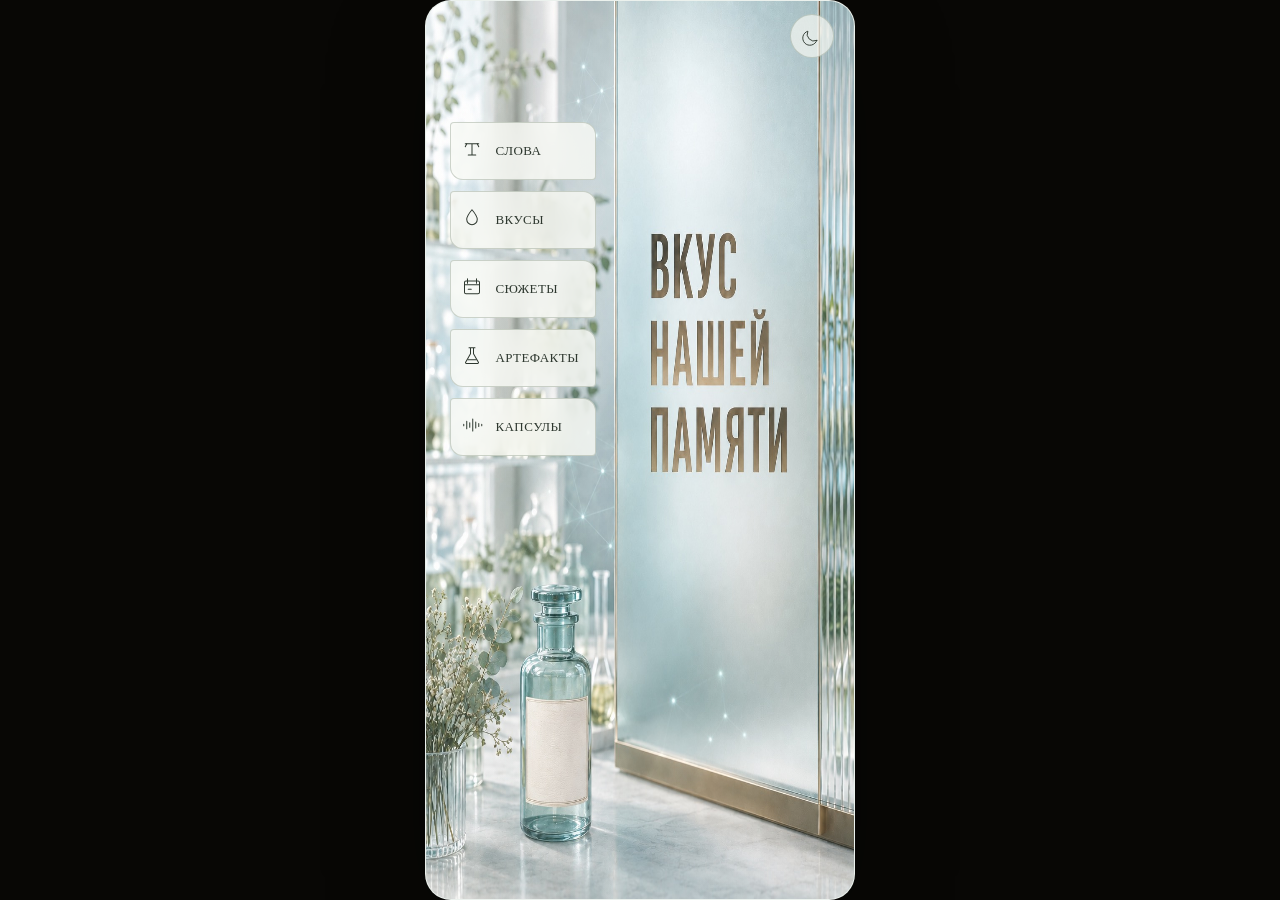
==== index.html @ 008737cc "Publish memory site with layered flask, stickers and new voice capsule" ====
<!doctype html><html lang="ru" data-theme="light"><head><meta charset="utf-8"><meta name="viewport" content="width=device-width,initial-scale=1,viewport-fit=cover"><title>Вкус нашей памяти</title><link rel="stylesheet" href="./bundle.css"></head><body><div id="root"></div><script>const originalFetch=window.fetch.bind(window);window.fetch=async function(url,options={}){if(typeof url==='string'&&url==='/api/phrases'){try{let entries=JSON.parse(localStorage.getItem('memory-offline-phrases')||'[]');if(options.method==='POST'){let v=JSON.parse(options.body);entries.unshift({id:Date.now(),phrase:v.phrase,context:v.context,signature:v.signature,status:'NEW',createdAt:new Date().toISOString()});localStorage.setItem('memory-offline-phrases',JSON.stringify(entries));}return new Response(JSON.stringify({entries}),{status:200,headers:{'Content-Type':'application/json'}});}catch(e){return new Response('{}',{status:500});}}return originalFetch(url,options);};</script><script src="./bundle.js"></script></body></html>
---- bundle.css ----
:root{color-scheme:dark;--bg: #100d09;--ink: #f4e8d3;--muted: #bfa989;--line: rgba(222, 184, 125, .32);--glass: rgba(31, 23, 15, .62);--glass-strong: rgba(27, 19, 12, .83);--accent: #d1a66b;--button: #d4ad72;--button-ink: #17110b}:root[data-theme=light]{color-scheme:light;--bg: #e8efea;--ink: #2e382f;--muted: #687668;--line: rgba(89, 112, 91, .28);--glass: rgba(248, 249, 244, .68);--glass-strong: rgba(249, 250, 246, .9);--accent: #71836d;--button: #788d70;--button-ink: #fff}*{box-sizing:border-box}html,body{margin:0;min-height:100%;background:#0b0907;overflow-x:hidden}body{font-family:Arial,Helvetica,sans-serif}button{color:inherit;font:inherit}button:focus-visible{outline:2px solid var(--accent);outline-offset:3px}.experience{min-height:100dvh;display:grid;place-items:center;background:#080705;color:var(--ink);overflow:hidden;transition:color .65s ease,background-color .65s ease}.phone-shell{position:relative;width:min(100vw,430px);height:100dvh;max-height:932px;min-height:720px;overflow:hidden;isolation:isolate;background:var(--bg);box-shadow:0 30px 100px #00000052}.phone-shell:before,.theme-wash{content:"";position:absolute;inset:0;background-position:center;background-size:cover;transition:opacity .7s ease}.phone-shell:before{z-index:-3;background-image:url(./night-studio.png)}.theme-light .phone-shell:before{background-image:url(./day-studio.png)}.phone-shell.screen-home:before{background-image:url(./title-night.jpg);background-size:100% 100%}.theme-light .phone-shell.screen-home:before{background-image:url(./title-day.jpg)}.phone-shell:after{content:"";position:absolute;inset:0;z-index:-2;background:linear-gradient(180deg,#0806044d,#0a07046b);transition:background .7s ease}.theme-light .phone-shell:after{background:linear-gradient(180deg,#f4f7f147,#eaf1eb70)}.phone-shell.screen-home:after{background:linear-gradient(90deg,rgba(5,4,3,.15),transparent 48%,rgba(5,4,3,.03))}.theme-light .phone-shell.screen-home:after{background:linear-gradient(90deg,rgba(240,247,244,.08),transparent 50%,rgba(255,255,255,.03))}.topbar{height:calc(62px + env(safe-area-inset-top));padding:calc(13px + env(safe-area-inset-top)) 20px 8px;display:grid;grid-template-columns:1fr auto 1fr;align-items:center;border-bottom:1px solid var(--line);background:color-mix(in srgb,var(--glass-strong) 75%,transparent);backdrop-filter:blur(15px);z-index:5}.brand{font-family:Georgia,serif;letter-spacing:.16em;font-size:13px}.brand small{display:block;font-family:Arial,sans-serif;font-size:5px;letter-spacing:.18em;margin-top:2px}.screen-mark{font-size:8px;letter-spacing:.14em;opacity:.7;text-transform:uppercase}.icon-button{width:44px;height:44px;display:grid;place-items:center;border:0;background:transparent;cursor:pointer}.icon-button svg{width:22px}.theme-toggle{justify-self:end;border:1px solid var(--line);border-radius:50%;background:var(--glass)}.home-topbar{position:absolute;inset:0 0 auto;border:0;background:transparent;backdrop-filter:none}.screen{height:calc(100% - 62px - env(safe-area-inset-top));padding:18px 20px calc(16px + env(safe-area-inset-bottom));animation:screen-in .45s cubic-bezier(.22,.78,.3,1)}@keyframes screen-in{0%{opacity:0;transform:translateY(10px)}}.home-screen{height:100%;padding:0;display:block}.title-block p,.kicker{margin:0 0 6px;color:var(--accent);font:italic 10px Georgia,serif;letter-spacing:.06em}h1,h2{font-family:Georgia,Times New Roman,serif;font-weight:400;text-transform:uppercase;margin:0}h1{font-size:clamp(40px,12vw,52px);line-height:.94;letter-spacing:.025em}h2{font-size:clamp(29px,8vw,38px);line-height:1.02}.section-stack{position:absolute;z-index:2;top:13.5%;left:5.7%;width:34%;display:flex;flex-direction:column;gap:11px;min-width:0}.section-tab{min-height:58px;width:100%;padding:8px 9px;display:grid;grid-template-columns:27px 1fr;gap:8px;align-items:center;text-align:left;border:1px solid var(--line);border-radius:4px 13px;background:color-mix(in srgb,var(--glass-strong) 89%,transparent);backdrop-filter:blur(14px);cursor:pointer;overflow:hidden;box-shadow:inset 0 0 0 0 var(--accent);animation:tab-in .5s var(--delay) both;transition:transform .25s,box-shadow .35s,background .35s}@keyframes tab-in{0%{opacity:0;transform:translate(-10px)}}.section-tab:hover,.section-tab:active{box-shadow:inset 0 0 0 1px var(--accent),0 0 22px color-mix(in srgb,var(--accent) 22%,transparent)}.section-tab:active{transform:scale(.988)}.section-icon svg{width:24px}.section-tab strong{display:block;font:clamp(10px,3vw,13px) Georgia,serif;text-transform:uppercase;letter-spacing:.035em}.section-arrow{display:none}.inner-heading{padding:9px 2px 16px}.large-icon{display:block;width:34px;margin-bottom:22px;color:var(--accent)}.large-icon svg{width:34px}.inner-heading p{margin:0 0 8px;font:italic 12px Georgia,serif;color:var(--muted)}.choice-list{display:flex;flex-direction:column;gap:9px;max-height:calc(100% - 250px);overflow:auto;scrollbar-width:none}.choice{min-height:62px;padding:10px 12px;display:grid;grid-template-columns:24px 1fr;gap:10px;align-items:center;text-align:left;border:1px solid var(--line);border-radius:15px 4px;background:var(--glass);backdrop-filter:blur(16px);cursor:pointer;transition:.28s ease}.choice.selected{border-color:var(--accent);background:color-mix(in srgb,var(--glass-strong) 82%,var(--accent));box-shadow:0 0 24px color-mix(in srgb,var(--accent) 18%,transparent)}.choice-dot{width:18px;height:18px;border:1px solid var(--line);border-radius:50%;position:relative}.selected .choice-dot:after{content:"";position:absolute;inset:4px;border-radius:50%;background:var(--accent)}.choice strong{display:block;font:14px Georgia,serif}.choice small{display:block;margin-top:3px;color:var(--muted);font-size:9px}.screen-footer{position:absolute;left:20px;right:20px;bottom:calc(16px + env(safe-area-inset-bottom));display:flex;justify-content:space-between;align-items:center;font-size:9px;text-transform:uppercase;letter-spacing:.1em}.primary-button{min-height:46px;padding:0 17px;border:1px solid var(--accent);border-radius:3px 13px;background:var(--button);color:var(--button-ink);display:flex;align-items:center;gap:14px;justify-content:center;cursor:pointer;text-transform:uppercase;font-size:9px;letter-spacing:.08em}.primary-button svg{width:18px}.primary-button:disabled{opacity:.4}.primary-button:active{transform:scale(.99)}.mix-screen{text-align:center;display:flex;flex-direction:column;align-items:center}.mix-screen h2{margin-bottom:4px}.laboratory-stage{position:relative;flex:1;width:100%;min-height:330px;display:grid;place-items:center;isolation:isolate}.formula-halo{position:absolute;width:190px;height:190px;border:1px solid var(--line);border-radius:50%;box-shadow:0 0 72px color-mix(in srgb,var(--accent) 18%,transparent),inset 0 0 42px color-mix(in srgb,var(--accent) 8%,transparent)}.formula-halo:before,.formula-halo:after{content:"";position:absolute;left:50%;top:50%;background:var(--line);z-index:-1}.formula-halo:before{width:310px;height:1px;transform:translate(-50%,-50%)}.formula-halo:after{width:1px;height:270px;transform:translate(-50%,-50%)}.reagent-grid{position:absolute;inset:10px 0 34px;display:grid;grid-template-columns:1fr 1fr;align-content:space-between;justify-items:stretch;column-gap:112px;row-gap:92px}.reagent-vial{min-width:0;min-height:82px;padding:8px 6px;display:flex;flex-direction:column;align-items:center;justify-content:center;gap:4px;border:1px solid var(--line);border-radius:15px 4px;background:var(--glass);color:var(--ink);backdrop-filter:blur(14px);opacity:.54;cursor:pointer;animation:vial-arrive .38s calc(var(--vial-index) * 70ms) cubic-bezier(.22,.78,.3,1) both}.reagent-vial:focus-visible{outline:2px solid var(--accent);outline-offset:2px}.reagent-vial:active{filter:brightness(1.12)}@keyframes vial-arrive{0%{opacity:0;transform:translateY(8px) scale(.96)}}.reagent-vial.is-filled{opacity:1;border-color:color-mix(in srgb,var(--accent) 72%,var(--line));box-shadow:0 0 22px color-mix(in srgb,var(--accent) 14%,transparent)}.reagent-vial.formula-tone-0{--formula-color:#5b3527;border-color:color-mix(in srgb,var(--formula-color) 72%,var(--line));box-shadow:0 0 24px color-mix(in srgb,var(--formula-color) 24%,transparent)}.reagent-vial.formula-tone-1{--formula-color:#c58a3d;border-color:color-mix(in srgb,var(--formula-color) 72%,var(--line));box-shadow:0 0 24px color-mix(in srgb,var(--formula-color) 24%,transparent)}.reagent-vial.formula-tone-2{--formula-color:#34445d;border-color:color-mix(in srgb,var(--formula-color) 72%,var(--line));box-shadow:0 0 24px color-mix(in srgb,var(--formula-color) 24%,transparent)}.reagent-vial.formula-tone-3{--formula-color:#e9f5ef;border-color:color-mix(in srgb,var(--formula-color) 75%,var(--line));box-shadow:0 0 25px color-mix(in srgb,var(--formula-color) 30%,transparent)}.reagent-vial[class*=formula-tone-] .vial-icon{color:var(--formula-color)}.reagent-vial.april-tone-0{--formula-color:#92aab5}.reagent-vial.april-tone-1{--formula-color:#c77e5c}.reagent-vial.april-tone-2{--formula-color:#dfca70}.reagent-vial.april-tone-3{--formula-color:#dce4e6}.reagent-vial[class*=april-tone-]{border-color:color-mix(in srgb,var(--formula-color) 74%,var(--line));box-shadow:0 0 24px color-mix(in srgb,var(--formula-color) 26%,transparent)}.reagent-vial[class*=april-tone-] .vial-icon{color:var(--formula-color)}.vial-icon{width:31px;height:31px;display:block;color:var(--muted)}.vial-icon svg{width:100%;height:100%}.is-filled .vial-icon{color:var(--accent)}.vial-copy{display:block;max-width:100%}.vial-copy b{display:block;font-size:7px;letter-spacing:.12em;text-transform:uppercase;color:var(--accent)}.vial-copy small{display:-webkit-box;margin-top:3px;overflow:hidden;-webkit-line-clamp:2;-webkit-box-orient:vertical;font:9px/1.15 Georgia,serif;color:var(--ink)}.master-flask{position:relative;z-index:2;width:166px;height:210px;display:grid;place-items:center;color:var(--accent)}.formula-vessel{position:relative;z-index:3;width:166px;height:205px;overflow:visible}.master-glow{position:absolute;width:116px;height:116px;border-radius:50%;background:var(--accent);filter:blur(36px);opacity:.2;transition:opacity .3s,transform .8s cubic-bezier(.2,.8,.2,1)}.vessel-outline{fill:none;stroke:currentColor;stroke-width:4.2;stroke-linejoin:round;opacity:.78}.vessel-neck{fill:url(#formula-glass);stroke:url(#formula-rim);stroke-width:4}.vessel-rim{fill:color-mix(in srgb,var(--glass-strong) 70%,transparent);stroke:url(#formula-rim);stroke-width:3.5}.vessel-highlight{fill:#fff;opacity:.48}.vessel-specular{fill:none;stroke:#fff;stroke-width:6;stroke-linecap:round;opacity:.68}.formula-layer{opacity:0;transition:transform .65s cubic-bezier(.22,.78,.3,1),opacity .35s;transform-box:fill-box;transform-origin:center}.formula-layer-1{--layer-from:-105px;--layer-bounce:7px;fill:#059669;transform:translate(-105px)}.formula-layer-2{--layer-from:105px;--layer-bounce:-7px;fill:#e1a33a;transform:translate(105px)}.formula-layer-3{--layer-from:-105px;--layer-bounce:7px;fill:#cf6576;transform:translate(-105px)}.formula-layer-4{--layer-from:105px;--layer-bounce:-7px;fill:#8870b7;transform:translate(105px)}.formula-layer.is-active{opacity:.9;transform:translate(0)}.night-calls-flask .formula-layer-1{fill:#5b3527}.night-calls-flask .formula-layer-2{fill:#c58a3d}.night-calls-flask .formula-layer-3{fill:#34445d}.night-calls-flask .formula-layer-4{fill:#dcece5}.april-pigeon-flask .formula-layer-1{fill:#92aab5}.april-pigeon-flask .formula-layer-2{fill:#c77e5c}.april-pigeon-flask .formula-layer-3{fill:#dfca70}.april-pigeon-flask .formula-layer-4{fill:#dce4e6}.formula-number{position:absolute;z-index:4;bottom:35px;font:12px Georgia,serif;color:#fff;text-shadow:0 1px 4px rgba(0,0,0,.55)}.mix-status{position:absolute;bottom:5px;font:italic 10px Georgia,serif;color:var(--muted);letter-spacing:.03em}.laboratory-stage.is-mixing .formula-layer.is-active{animation:formula-layer-in .82s calc((var(--liquid-index,0)) * 70ms) cubic-bezier(.22,.78,.3,1) both}.laboratory-stage.is-mixing .formula-layer-1{--liquid-index:0}.laboratory-stage.is-mixing .formula-layer-2{--liquid-index:1}.laboratory-stage.is-mixing .formula-layer-3{--liquid-index:2}.laboratory-stage.is-mixing .formula-layer-4{--liquid-index:3}.laboratory-stage.is-mixing .master-glow{opacity:.58;transform:scale(1.35)}.laboratory-stage.is-mixing .formula-vessel{animation:formula-ready .95s cubic-bezier(.22,.78,.3,1) both}@keyframes formula-layer-in{0%{opacity:0;transform:translate(var(--layer-from))}72%{opacity:1;transform:translate(var(--layer-bounce))}to{opacity:.96;transform:translate(0)}}@keyframes formula-ready{0%,65%{transform:scale(.98)}82%{transform:scale(1.035)}to{transform:scale(1)}}.formula-line{display:flex;align-items:center;justify-content:center;gap:5px;flex-wrap:wrap;margin-bottom:17px}.formula-line span{border:1px solid var(--line);background:var(--glass);border-radius:99px;padding:7px 9px;font:8px Georgia,serif;text-transform:uppercase}.formula-line b{color:var(--accent);font-weight:400}.primary-button.wide{width:100%}.capsule-screen{display:flex;flex-direction:column;padding-top:24px;overflow-y:auto}.capsule-screen h2{font-size:36px}.story-rule{width:42px;height:1px;background:var(--accent);margin:22px 0}.capsule-copy{margin:0;font:18px/1.58 Georgia,serif}.audio-card{margin-top:auto;min-height:92px;padding:11px 12px;display:grid;gap:9px;align-items:center;border:1px solid var(--line);border-radius:18px 5px;background:var(--glass-strong);backdrop-filter:blur(18px)}.audio-title{display:flex;justify-content:space-between;gap:12px;align-items:baseline}.audio-card strong{font:13px Georgia,serif}.audio-card small{color:var(--muted);font-size:10px;text-align:right}.native-audio{display:block;width:100%;height:34px}.audio-controls-row{display:grid;grid-template-columns:minmax(0,1fr) 44px;align-items:center;gap:8px}.immersive-open{width:44px;height:44px;padding:0;border:1px solid var(--accent);border-radius:50%;background:var(--glass);color:var(--ink);display:grid;place-items:center;cursor:pointer;transition:box-shadow .3s,border-color .3s,transform .2s}.immersive-open svg{width:27px}.immersive-open:active{transform:scale(.96)}.immersive-open:hover{box-shadow:0 0 20px color-mix(in srgb,var(--accent) 22%,transparent)}@keyframes audio-breathe{to{opacity:.45;transform:scaleX(.94)}}.capsule-actions{display:grid;grid-template-columns:1fr 1.25fr;gap:8px;margin-top:10px}.capsule-actions button{min-height:46px;border:1px solid var(--line);background:var(--glass);border-radius:4px 13px;font-size:9px;text-transform:uppercase;display:flex;align-items:center;justify-content:center;gap:7px;cursor:pointer}.capsule-actions svg{width:18px}.text-button{border:0;background:transparent;color:var(--muted);padding:18px 0 4px;text-decoration:underline;text-underline-offset:4px;font:italic 11px Georgia,serif;cursor:pointer}.result-parts{display:grid;grid-template-columns:1fr 1fr;gap:8px;margin:17px 0}.result-parts>div{min-height:62px;padding:9px;border:1px solid var(--line);border-radius:13px 4px;background:var(--glass);text-align:left}.result-parts small{display:block;color:var(--accent);font-size:7px;letter-spacing:.11em;text-transform:uppercase}.result-parts strong{display:block;margin-top:5px;font:12px/1.2 Georgia,serif}.result-screen .capsule-copy{font-size:15px;line-height:1.46}.story-period{margin:10px 0 0;color:var(--muted);font:italic 10px/1.4 Georgia,serif}.aftertaste{margin:11px 0 0;padding:10px 12px;border-left:1px solid var(--accent);color:var(--muted);font:italic 11px/1.4 Georgia,serif}.audio-empty{margin-top:14px;padding:14px;border:1px solid var(--line);border-radius:14px 4px;background:var(--glass);color:var(--muted);font:italic 11px Georgia,serif}.listen-screen{display:flex;flex-direction:column;align-items:center;text-align:center;overflow:hidden;padding-top:14px;background:radial-gradient(circle at 50% 48%,color-mix(in srgb,var(--accent) 10%,transparent),transparent 39%)}.sticker-card{position:relative;width:100%;height:148px;display:grid;place-items:center;border:1px solid var(--line);border-radius:17px 5px;background:#fff;box-shadow:0 7px 24px #120e0a1f}.sticker-placeholder{grid-template-columns:1fr auto;grid-template-rows:auto 1fr;padding:20px 22px;text-align:left;color:#29332b;overflow:hidden}.sticker-placeholder:before{content:"";position:absolute;inset:8px;border:1px solid rgba(86,101,88,.18);border-radius:12px 3px}.sticker-placeholder span{align-self:start;font:9px/1 Arial,Helvetica,sans-serif;letter-spacing:.2em;text-transform:uppercase;color:#758077}.sticker-placeholder strong{align-self:end;font:600 24px/.93 Arial,Helvetica,sans-serif;letter-spacing:-.035em;text-transform:uppercase}.sticker-placeholder i{grid-column:2;grid-row:1 / 3;align-self:center;width:55px;height:55px;display:grid;place-items:center;margin-left:14px;border:1px solid rgba(86,101,88,.3);border-radius:50%;font:34px/1 Arial,sans-serif;color:#8e9a90}.sticker-single{padding:8px;overflow:hidden}.sticker-preview{position:relative;width:100%;height:100%;padding:0;border:0;border-radius:12px 3px;background:#f4ecdf;overflow:hidden;cursor:zoom-in}.sticker-preview img{display:block;width:100%;height:100%;object-fit:contain}.sticker-preview span{position:absolute;right:7px;bottom:7px;padding:6px 9px;border-radius:99px;background:#ffffffe6;color:#2d2a25;font:8px/1 Arial,sans-serif;letter-spacing:.08em;text-transform:uppercase;box-shadow:0 2px 10px #0000001f}.sticker-gallery{height:154px;padding:8px;display:grid;grid-auto-flow:column;grid-auto-columns:118px;justify-content:start;gap:8px;overflow-x:auto;overscroll-behavior-inline:contain;scroll-snap-type:x mandatory}.sticker-gallery .sticker-preview{scroll-snap-align:start}.sticker-gallery .sticker-preview img{object-fit:cover}.sticker-gallery .sticker-preview span{right:5px;bottom:5px;min-width:27px;padding:5px 7px;text-align:center}.sticker-lightbox{position:absolute;inset:0;z-index:80;display:flex;flex-direction:column;padding:max(16px,env(safe-area-inset-top)) 16px max(16px,env(safe-area-inset-bottom));background:#f7f2ea;color:#2b2925}.sticker-lightbox header{height:48px;display:flex;align-items:center;justify-content:space-between;border-bottom:1px solid rgba(65,57,48,.16);font:9px Arial,sans-serif;letter-spacing:.15em;text-transform:uppercase}.sticker-lightbox header button{width:40px;height:40px;border:1px solid rgba(65,57,48,.24);border-radius:50%;background:#fff;color:#2b2925;font-size:25px;cursor:pointer}.sticker-canvas{flex:1;min-height:0;margin:14px 0;padding:8px;border:1px solid rgba(65,57,48,.18);border-radius:18px 5px;background:#fff;overflow:auto;cursor:zoom-in}.sticker-canvas img{display:block;width:100%;height:100%;object-fit:contain;transition:width .25s,height .25s}.sticker-canvas.is-zoomed{cursor:zoom-out}.sticker-canvas.is-zoomed img{width:155%;height:auto;max-width:none;margin:auto}.sticker-lightbox>p{margin:0;text-align:center;color:#716b62;font:italic 10px Georgia,serif}.result-screen .capsule-copy{white-space:pre-line}.listen-heading{margin-top:14px}.listen-heading h2{max-width:330px;font-size:22px;line-height:1.05}.listen-heading .kicker{margin-bottom:5px}.visualizer-shell{position:relative;width:min(64vw,270px);aspect-ratio:1;margin:auto;display:grid;place-items:center;border-radius:50%;background:radial-gradient(circle,color-mix(in srgb,var(--glass-strong) 88%,transparent) 0 23%,transparent 24% 100%);filter:drop-shadow(0 0 24px color-mix(in srgb,var(--accent) 14%,transparent))}.visualizer-shell:before,.visualizer-shell:after{content:"";position:absolute;border:1px solid var(--line);border-radius:50%;pointer-events:none}.visualizer-shell:before{inset:20%}.visualizer-shell:after{inset:8%;opacity:.55}.visualizer-shell.is-playing:before{animation:ring-pulse 1.8s ease-in-out infinite}.visualizer-shell.is-playing:after{animation:ring-pulse 1.8s .38s ease-in-out infinite}@keyframes ring-pulse{50%{transform:scale(1.05);opacity:.28}}.visualizer-shell canvas{position:absolute;inset:0;width:100%;height:100%}.visualizer-play{position:relative;z-index:2;width:68px;height:68px;display:grid;place-items:center;border:1px solid var(--accent);border-radius:50%;background:var(--glass-strong);color:var(--accent);box-shadow:0 0 32px color-mix(in srgb,var(--accent) 22%,transparent);cursor:pointer}.visualizer-play svg{width:28px;height:28px}.visualizer-play:active{transform:scale(.97)}.immersive-controls{width:100%;padding:12px 13px;border:1px solid var(--line);border-radius:16px 5px;background:var(--glass);backdrop-filter:blur(15px)}.immersive-controls input{display:block;width:100%;height:18px;margin:0;accent-color:var(--accent)}.immersive-controls>div{display:grid;grid-template-columns:1fr auto 1fr;align-items:center;margin-top:4px;color:var(--muted);font-size:9px}.immersive-controls>div span:first-child{text-align:left}.immersive-controls>div span:last-child{text-align:right}.immersive-controls button{min-width:48px;min-height:32px;border:1px solid var(--line);border-radius:99px;background:var(--glass-strong);color:var(--ink);cursor:pointer;font-size:10px}.listen-note{margin:10px 0 0;color:var(--muted);font:italic 10px/1.4 Georgia,serif}.sheet-scrim{position:absolute;inset:0;z-index:30;background:#05040394;display:flex;align-items:flex-end;animation:scrim-in .2s ease-out}.bottom-sheet{width:100%;max-height:min(76%,680px);padding:8px 16px calc(16px + env(safe-area-inset-bottom));border:1px solid var(--line);border-bottom:0;border-radius:24px 24px 0 0;background:color-mix(in srgb,var(--bg) 94%,var(--glass-strong));box-shadow:0 -24px 70px #00000057;animation:sheet-in .28s cubic-bezier(.22,.78,.3,1);display:flex;flex-direction:column;overflow:hidden}.sheet-handle{width:38px;height:4px;margin:0 auto 11px;border-radius:99px;background:var(--line)}.bottom-sheet header{display:flex;align-items:center;justify-content:space-between;padding-bottom:12px}.bottom-sheet header small{display:block;color:var(--accent);font-size:8px;letter-spacing:.12em;text-transform:uppercase}.bottom-sheet h3{margin:4px 0 0;font:26px Georgia,serif;text-transform:uppercase}.sheet-close{width:44px;height:44px;border:1px solid var(--line);border-radius:50%;background:var(--glass);color:var(--ink);font-size:25px;cursor:pointer}.sheet-options{display:flex;flex-direction:column;gap:9px;overflow-y:auto;overscroll-behavior:contain;padding:2px 2px 8px}.sheet-options>button{flex:0 0 auto;min-height:70px;padding:11px 12px;display:grid;grid-template-columns:24px 1fr;gap:10px;align-items:center;text-align:left;border:1px solid var(--line);border-radius:15px 4px;background:var(--glass);color:var(--ink);cursor:pointer}.sheet-options>button.selected{border-color:var(--accent);box-shadow:0 0 22px color-mix(in srgb,var(--accent) 16%,transparent)}.sheet-options strong{display:block;font:14px Georgia,serif}.sheet-options small{display:block;margin-top:4px;color:var(--muted);font-size:11px;line-height:1.35}@keyframes sheet-in{0%{transform:translateY(100%)}}@keyframes scrim-in{0%{opacity:0}}.form-screen,.library-screen{overflow-y:auto;padding-top:26px}.form-screen form{display:flex;flex-direction:column;gap:14px;margin-top:24px}.form-screen label{font:13px Georgia,serif}.form-screen label>span{float:right;color:var(--muted);font:8px Arial,sans-serif;text-transform:uppercase;letter-spacing:.08em}.form-screen textarea,.form-screen input{display:block;width:100%;margin-top:7px;border:1px solid var(--line);border-radius:14px 4px;background:var(--glass-strong);color:var(--ink);padding:12px;font:16px/1.4 Georgia,serif;outline:0}.form-screen textarea{min-height:82px;resize:vertical}.form-screen textarea:focus,.form-screen input:focus{border-color:var(--accent);box-shadow:0 0 0 2px color-mix(in srgb,var(--accent) 18%,transparent)}.form-note,.form-error{margin:0;font:11px/1.45 Georgia,serif;color:var(--muted)}.form-error{color:#b85e4f}.form-success{min-height:390px;display:flex;flex-direction:column;align-items:center;justify-content:center;text-align:center}.form-success>svg{width:52px;color:var(--accent)}.form-success p{font:20px/1.5 Georgia,serif}.form-success .primary-button{margin-top:20px}.library-intro{margin:12px 0 20px;color:var(--muted);font:13px/1.5 Georgia,serif}.library-list{display:flex;flex-direction:column;gap:10px;padding-bottom:20px}.library-list article{padding:13px;border:1px solid var(--line);border-radius:15px 4px;background:var(--glass);text-align:left}.library-list article>div{display:flex;justify-content:space-between;align-items:center}.library-list time{color:var(--muted);font-size:9px}.library-list h3{margin:10px 0 5px;font:18px/1.25 Georgia,serif}.library-list p{margin:0;color:var(--muted);font:12px/1.45 Georgia,serif}.library-list article>small{display:block;margin-top:8px;color:var(--accent);font:italic 11px Georgia,serif}.status{padding:4px 7px;border:1px solid var(--line);border-radius:99px;font-size:7px;letter-spacing:.1em}.status-reviewed{border-color:var(--accent)}.status-used{background:var(--accent);color:var(--button-ink)}.library-message{padding:22px;border:1px solid var(--line);border-radius:15px;background:var(--glass);color:var(--muted);text-align:center;font:13px/1.5 Georgia,serif}.library-message button{min-height:44px;margin-top:8px;padding:0 16px;border:1px solid var(--line);background:var(--glass-strong);color:var(--ink);border-radius:10px;cursor:pointer}@media(max-height:820px){.phone-shell{min-height:100dvh}.screen{padding-top:13px}h1{font-size:38px}.section-stack{top:12.8%;gap:8px}.section-tab{min-height:53px}.capsule-copy{font-size:16px}.large-icon{margin-bottom:12px}.laboratory-stage{min-height:280px}.reagent-grid{inset:5px 0 26px;row-gap:66px}.reagent-vial{min-height:70px}.master-flask{transform:scale(.9)}.sticker-card{height:112px}.sticker-placeholder{padding:15px 18px}.sticker-placeholder strong{font-size:20px}.sticker-placeholder i{width:44px;height:44px}.listen-heading{margin-top:8px}.visualizer-shell{width:min(52vw,220px)}.immersive-controls{padding:8px 11px}.listen-note{margin-top:5px}}@media(min-width:431px){.phone-shell{border-radius:26px;border:1px solid rgba(255,255,255,.12)}}@media(orientation:landscape)and (max-height:600px){.phone-shell{width:min(430px,100vw);max-height:none;min-height:100dvh;border-radius:0}.phone-shell.screen-home:before{background-size:cover;background-position:center}.home-screen{display:block}.section-stack{top:14%;width:34%}.screen{overflow-y:auto}.laboratory-stage{min-height:300px}.capsule-copy{font-size:15px}.audio-card{margin-top:20px}}@media(prefers-reduced-motion:reduce){*,*:before,*:after{animation-duration:.01ms!important;animation-iteration-count:1!important;transition-duration:.01ms!important;scroll-behavior:auto!important}}
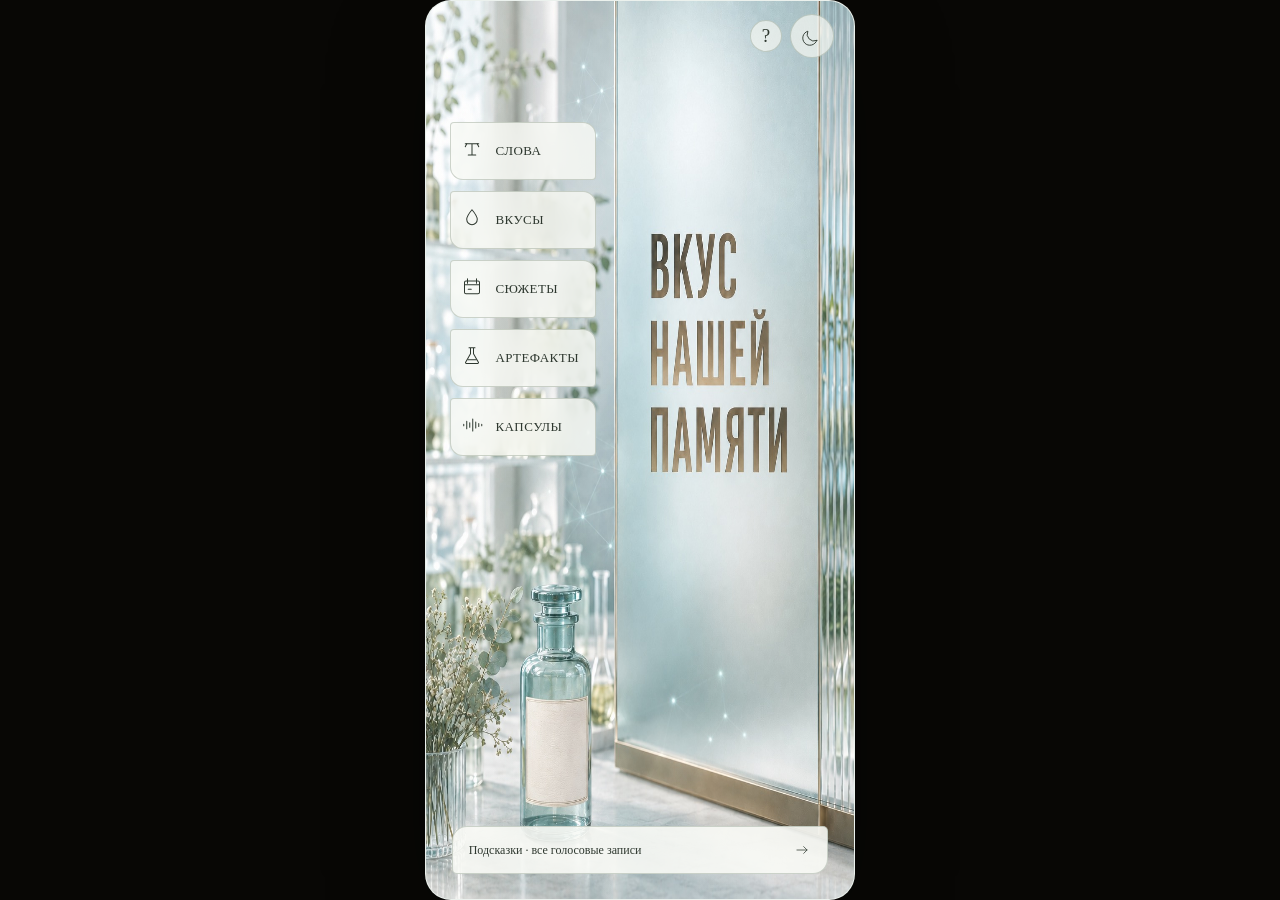
==== commit 797dd88d: "Restore all nine voice recordings and add ready-to-listen formula hints" ====
--- a/index.html
+++ b/index.html
@@ -1 +1 @@
-<!doctype html><html lang="ru" data-theme="light"><head><meta charset="utf-8"><meta name="viewport" content="width=device-width,initial-scale=1,viewport-fit=cover"><title>Вкус нашей памяти</title><link rel="stylesheet" href="./bundle.css"></head><body><div id="root"></div><script>const originalFetch=window.fetch.bind(window);window.fetch=async function(url,options={}){if(typeof url==='string'&&url==='/api/phrases'){try{let entries=JSON.parse(localStorage.getItem('memory-offline-phrases')||'[]');if(options.method==='POST'){let v=JSON.parse(options.body);entries.unshift({id:Date.now(),phrase:v.phrase,context:v.context,signature:v.signature,status:'NEW',createdAt:new Date().toISOString()});localStorage.setItem('memory-offline-phrases',JSON.stringify(entries));}return new Response(JSON.stringify({entries}),{status:200,headers:{'Content-Type':'application/json'}});}catch(e){return new Response('{}',{status:500});}}return originalFetch(url,options);};</script><script src="./bundle.js"></script></body></html>+<!doctype html><html lang="ru" data-theme="light"><head><meta charset="utf-8"><meta name="viewport" content="width=device-width,initial-scale=1,viewport-fit=cover"><title>Вкус нашей памяти</title><link rel="stylesheet" href="./bundle.css?v=5c1c7cae0f92"></head><body><div id="root"></div><script>const remoteFetch=window.fetch.bind(window);window.fetch=async function(url,options={}){if(typeof url==='string'&&url==='/api/phrases'){try{const key='memory-offline-phrases';let entries=JSON.parse(localStorage.getItem(key)||'[]');if(options.method==='POST'){const v=JSON.parse(options.body);entries.unshift({id:Date.now(),phrase:v.phrase,context:v.context,signature:v.signature,status:'NEW',createdAt:new Date().toISOString()});localStorage.setItem(key,JSON.stringify(entries));}return new Response(JSON.stringify({entries}),{status:200,headers:{'Content-Type':'application/json'}});}catch(e){return new Response('{}',{status:500});}}return remoteFetch(url,options);};</script><script src="./bundle.js?v=5c1c7cae0f92"></script></body></html>
--- a/bundle.css
+++ b/bundle.css
@@ -1 +1 @@
-:root{color-scheme:dark;--bg: #100d09;--ink: #f4e8d3;--muted: #bfa989;--line: rgba(222, 184, 125, .32);--glass: rgba(31, 23, 15, .62);--glass-strong: rgba(27, 19, 12, .83);--accent: #d1a66b;--button: #d4ad72;--button-ink: #17110b}:root[data-theme=light]{color-scheme:light;--bg: #e8efea;--ink: #2e382f;--muted: #687668;--line: rgba(89, 112, 91, .28);--glass: rgba(248, 249, 244, .68);--glass-strong: rgba(249, 250, 246, .9);--accent: #71836d;--button: #788d70;--button-ink: #fff}*{box-sizing:border-box}html,body{margin:0;min-height:100%;background:#0b0907;overflow-x:hidden}body{font-family:Arial,Helvetica,sans-serif}button{color:inherit;font:inherit}button:focus-visible{outline:2px solid var(--accent);outline-offset:3px}.experience{min-height:100dvh;display:grid;place-items:center;background:#080705;color:var(--ink);overflow:hidden;transition:color .65s ease,background-color .65s ease}.phone-shell{position:relative;width:min(100vw,430px);height:100dvh;max-height:932px;min-height:720px;overflow:hidden;isolation:isolate;background:var(--bg);box-shadow:0 30px 100px #00000052}.phone-shell:before,.theme-wash{content:"";position:absolute;inset:0;background-position:center;background-size:cover;transition:opacity .7s ease}.phone-shell:before{z-index:-3;background-image:url(./night-studio.png)}.theme-light .phone-shell:before{background-image:url(./day-studio.png)}.phone-shell.screen-home:before{background-image:url(./title-night.jpg);background-size:100% 100%}.theme-light .phone-shell.screen-home:before{background-image:url(./title-day.jpg)}.phone-shell:after{content:"";position:absolute;inset:0;z-index:-2;background:linear-gradient(180deg,#0806044d,#0a07046b);transition:background .7s ease}.theme-light .phone-shell:after{background:linear-gradient(180deg,#f4f7f147,#eaf1eb70)}.phone-shell.screen-home:after{background:linear-gradient(90deg,rgba(5,4,3,.15),transparent 48%,rgba(5,4,3,.03))}.theme-light .phone-shell.screen-home:after{background:linear-gradient(90deg,rgba(240,247,244,.08),transparent 50%,rgba(255,255,255,.03))}.topbar{height:calc(62px + env(safe-area-inset-top));padding:calc(13px + env(safe-area-inset-top)) 20px 8px;display:grid;grid-template-columns:1fr auto 1fr;align-items:center;border-bottom:1px solid var(--line);background:color-mix(in srgb,var(--glass-strong) 75%,transparent);backdrop-filter:blur(15px);z-index:5}.brand{font-family:Georgia,serif;letter-spacing:.16em;font-size:13px}.brand small{display:block;font-family:Arial,sans-serif;font-size:5px;letter-spacing:.18em;margin-top:2px}.screen-mark{font-size:8px;letter-spacing:.14em;opacity:.7;text-transform:uppercase}.icon-button{width:44px;height:44px;display:grid;place-items:center;border:0;background:transparent;cursor:pointer}.icon-button svg{width:22px}.theme-toggle{justify-self:end;border:1px solid var(--line);border-radius:50%;background:var(--glass)}.home-topbar{position:absolute;inset:0 0 auto;border:0;background:transparent;backdrop-filter:none}.screen{height:calc(100% - 62px - env(safe-area-inset-top));padding:18px 20px calc(16px + env(safe-area-inset-bottom));animation:screen-in .45s cubic-bezier(.22,.78,.3,1)}@keyframes screen-in{0%{opacity:0;transform:translateY(10px)}}.home-screen{height:100%;padding:0;display:block}.title-block p,.kicker{margin:0 0 6px;color:var(--accent);font:italic 10px Georgia,serif;letter-spacing:.06em}h1,h2{font-family:Georgia,Times New Roman,serif;font-weight:400;text-transform:uppercase;margin:0}h1{font-size:clamp(40px,12vw,52px);line-height:.94;letter-spacing:.025em}h2{font-size:clamp(29px,8vw,38px);line-height:1.02}.section-stack{position:absolute;z-index:2;top:13.5%;left:5.7%;width:34%;display:flex;flex-direction:column;gap:11px;min-width:0}.section-tab{min-height:58px;width:100%;padding:8px 9px;display:grid;grid-template-columns:27px 1fr;gap:8px;align-items:center;text-align:left;border:1px solid var(--line);border-radius:4px 13px;background:color-mix(in srgb,var(--glass-strong) 89%,transparent);backdrop-filter:blur(14px);cursor:pointer;overflow:hidden;box-shadow:inset 0 0 0 0 var(--accent);animation:tab-in .5s var(--delay) both;transition:transform .25s,box-shadow .35s,background .35s}@keyframes tab-in{0%{opacity:0;transform:translate(-10px)}}.section-tab:hover,.section-tab:active{box-shadow:inset 0 0 0 1px var(--accent),0 0 22px color-mix(in srgb,var(--accent) 22%,transparent)}.section-tab:active{transform:scale(.988)}.section-icon svg{width:24px}.section-tab strong{display:block;font:clamp(10px,3vw,13px) Georgia,serif;text-transform:uppercase;letter-spacing:.035em}.section-arrow{display:none}.inner-heading{padding:9px 2px 16px}.large-icon{display:block;width:34px;margin-bottom:22px;color:var(--accent)}.large-icon svg{width:34px}.inner-heading p{margin:0 0 8px;font:italic 12px Georgia,serif;color:var(--muted)}.choice-list{display:flex;flex-direction:column;gap:9px;max-height:calc(100% - 250px);overflow:auto;scrollbar-width:none}.choice{min-height:62px;padding:10px 12px;display:grid;grid-template-columns:24px 1fr;gap:10px;align-items:center;text-align:left;border:1px solid var(--line);border-radius:15px 4px;background:var(--glass);backdrop-filter:blur(16px);cursor:pointer;transition:.28s ease}.choice.selected{border-color:var(--accent);background:color-mix(in srgb,var(--glass-strong) 82%,var(--accent));box-shadow:0 0 24px color-mix(in srgb,var(--accent) 18%,transparent)}.choice-dot{width:18px;height:18px;border:1px solid var(--line);border-radius:50%;position:relative}.selected .choice-dot:after{content:"";position:absolute;inset:4px;border-radius:50%;background:var(--accent)}.choice strong{display:block;font:14px Georgia,serif}.choice small{display:block;margin-top:3px;color:var(--muted);font-size:9px}.screen-footer{position:absolute;left:20px;right:20px;bottom:calc(16px + env(safe-area-inset-bottom));display:flex;justify-content:space-between;align-items:center;font-size:9px;text-transform:uppercase;letter-spacing:.1em}.primary-button{min-height:46px;padding:0 17px;border:1px solid var(--accent);border-radius:3px 13px;background:var(--button);color:var(--button-ink);display:flex;align-items:center;gap:14px;justify-content:center;cursor:pointer;text-transform:uppercase;font-size:9px;letter-spacing:.08em}.primary-button svg{width:18px}.primary-button:disabled{opacity:.4}.primary-button:active{transform:scale(.99)}.mix-screen{text-align:center;display:flex;flex-direction:column;align-items:center}.mix-screen h2{margin-bottom:4px}.laboratory-stage{position:relative;flex:1;width:100%;min-height:330px;display:grid;place-items:center;isolation:isolate}.formula-halo{position:absolute;width:190px;height:190px;border:1px solid var(--line);border-radius:50%;box-shadow:0 0 72px color-mix(in srgb,var(--accent) 18%,transparent),inset 0 0 42px color-mix(in srgb,var(--accent) 8%,transparent)}.formula-halo:before,.formula-halo:after{content:"";position:absolute;left:50%;top:50%;background:var(--line);z-index:-1}.formula-halo:before{width:310px;height:1px;transform:translate(-50%,-50%)}.formula-halo:after{width:1px;height:270px;transform:translate(-50%,-50%)}.reagent-grid{position:absolute;inset:10px 0 34px;display:grid;grid-template-columns:1fr 1fr;align-content:space-between;justify-items:stretch;column-gap:112px;row-gap:92px}.reagent-vial{min-width:0;min-height:82px;padding:8px 6px;display:flex;flex-direction:column;align-items:center;justify-content:center;gap:4px;border:1px solid var(--line);border-radius:15px 4px;background:var(--glass);color:var(--ink);backdrop-filter:blur(14px);opacity:.54;cursor:pointer;animation:vial-arrive .38s calc(var(--vial-index) * 70ms) cubic-bezier(.22,.78,.3,1) both}.reagent-vial:focus-visible{outline:2px solid var(--accent);outline-offset:2px}.reagent-vial:active{filter:brightness(1.12)}@keyframes vial-arrive{0%{opacity:0;transform:translateY(8px) scale(.96)}}.reagent-vial.is-filled{opacity:1;border-color:color-mix(in srgb,var(--accent) 72%,var(--line));box-shadow:0 0 22px color-mix(in srgb,var(--accent) 14%,transparent)}.reagent-vial.formula-tone-0{--formula-color:#5b3527;border-color:color-mix(in srgb,var(--formula-color) 72%,var(--line));box-shadow:0 0 24px color-mix(in srgb,var(--formula-color) 24%,transparent)}.reagent-vial.formula-tone-1{--formula-color:#c58a3d;border-color:color-mix(in srgb,var(--formula-color) 72%,var(--line));box-shadow:0 0 24px color-mix(in srgb,var(--formula-color) 24%,transparent)}.reagent-vial.formula-tone-2{--formula-color:#34445d;border-color:color-mix(in srgb,var(--formula-color) 72%,var(--line));box-shadow:0 0 24px color-mix(in srgb,var(--formula-color) 24%,transparent)}.reagent-vial.formula-tone-3{--formula-color:#e9f5ef;border-color:color-mix(in srgb,var(--formula-color) 75%,var(--line));box-shadow:0 0 25px color-mix(in srgb,var(--formula-color) 30%,transparent)}.reagent-vial[class*=formula-tone-] .vial-icon{color:var(--formula-color)}.reagent-vial.april-tone-0{--formula-color:#92aab5}.reagent-vial.april-tone-1{--formula-color:#c77e5c}.reagent-vial.april-tone-2{--formula-color:#dfca70}.reagent-vial.april-tone-3{--formula-color:#dce4e6}.reagent-vial[class*=april-tone-]{border-color:color-mix(in srgb,var(--formula-color) 74%,var(--line));box-shadow:0 0 24px color-mix(in srgb,var(--formula-color) 26%,transparent)}.reagent-vial[class*=april-tone-] .vial-icon{color:var(--formula-color)}.vial-icon{width:31px;height:31px;display:block;color:var(--muted)}.vial-icon svg{width:100%;height:100%}.is-filled .vial-icon{color:var(--accent)}.vial-copy{display:block;max-width:100%}.vial-copy b{display:block;font-size:7px;letter-spacing:.12em;text-transform:uppercase;color:var(--accent)}.vial-copy small{display:-webkit-box;margin-top:3px;overflow:hidden;-webkit-line-clamp:2;-webkit-box-orient:vertical;font:9px/1.15 Georgia,serif;color:var(--ink)}.master-flask{position:relative;z-index:2;width:166px;height:210px;display:grid;place-items:center;color:var(--accent)}.formula-vessel{position:relative;z-index:3;width:166px;height:205px;overflow:visible}.master-glow{position:absolute;width:116px;height:116px;border-radius:50%;background:var(--accent);filter:blur(36px);opacity:.2;transition:opacity .3s,transform .8s cubic-bezier(.2,.8,.2,1)}.vessel-outline{fill:none;stroke:currentColor;stroke-width:4.2;stroke-linejoin:round;opacity:.78}.vessel-neck{fill:url(#formula-glass);stroke:url(#formula-rim);stroke-width:4}.vessel-rim{fill:color-mix(in srgb,var(--glass-strong) 70%,transparent);stroke:url(#formula-rim);stroke-width:3.5}.vessel-highlight{fill:#fff;opacity:.48}.vessel-specular{fill:none;stroke:#fff;stroke-width:6;stroke-linecap:round;opacity:.68}.formula-layer{opacity:0;transition:transform .65s cubic-bezier(.22,.78,.3,1),opacity .35s;transform-box:fill-box;transform-origin:center}.formula-layer-1{--layer-from:-105px;--layer-bounce:7px;fill:#059669;transform:translate(-105px)}.formula-layer-2{--layer-from:105px;--layer-bounce:-7px;fill:#e1a33a;transform:translate(105px)}.formula-layer-3{--layer-from:-105px;--layer-bounce:7px;fill:#cf6576;transform:translate(-105px)}.formula-layer-4{--layer-from:105px;--layer-bounce:-7px;fill:#8870b7;transform:translate(105px)}.formula-layer.is-active{opacity:.9;transform:translate(0)}.night-calls-flask .formula-layer-1{fill:#5b3527}.night-calls-flask .formula-layer-2{fill:#c58a3d}.night-calls-flask .formula-layer-3{fill:#34445d}.night-calls-flask .formula-layer-4{fill:#dcece5}.april-pigeon-flask .formula-layer-1{fill:#92aab5}.april-pigeon-flask .formula-layer-2{fill:#c77e5c}.april-pigeon-flask .formula-layer-3{fill:#dfca70}.april-pigeon-flask .formula-layer-4{fill:#dce4e6}.formula-number{position:absolute;z-index:4;bottom:35px;font:12px Georgia,serif;color:#fff;text-shadow:0 1px 4px rgba(0,0,0,.55)}.mix-status{position:absolute;bottom:5px;font:italic 10px Georgia,serif;color:var(--muted);letter-spacing:.03em}.laboratory-stage.is-mixing .formula-layer.is-active{animation:formula-layer-in .82s calc((var(--liquid-index,0)) * 70ms) cubic-bezier(.22,.78,.3,1) both}.laboratory-stage.is-mixing .formula-layer-1{--liquid-index:0}.laboratory-stage.is-mixing .formula-layer-2{--liquid-index:1}.laboratory-stage.is-mixing .formula-layer-3{--liquid-index:2}.laboratory-stage.is-mixing .formula-layer-4{--liquid-index:3}.laboratory-stage.is-mixing .master-glow{opacity:.58;transform:scale(1.35)}.laboratory-stage.is-mixing .formula-vessel{animation:formula-ready .95s cubic-bezier(.22,.78,.3,1) both}@keyframes formula-layer-in{0%{opacity:0;transform:translate(var(--layer-from))}72%{opacity:1;transform:translate(var(--layer-bounce))}to{opacity:.96;transform:translate(0)}}@keyframes formula-ready{0%,65%{transform:scale(.98)}82%{transform:scale(1.035)}to{transform:scale(1)}}.formula-line{display:flex;align-items:center;justify-content:center;gap:5px;flex-wrap:wrap;margin-bottom:17px}.formula-line span{border:1px solid var(--line);background:var(--glass);border-radius:99px;padding:7px 9px;font:8px Georgia,serif;text-transform:uppercase}.formula-line b{color:var(--accent);font-weight:400}.primary-button.wide{width:100%}.capsule-screen{display:flex;flex-direction:column;padding-top:24px;overflow-y:auto}.capsule-screen h2{font-size:36px}.story-rule{width:42px;height:1px;background:var(--accent);margin:22px 0}.capsule-copy{margin:0;font:18px/1.58 Georgia,serif}.audio-card{margin-top:auto;min-height:92px;padding:11px 12px;display:grid;gap:9px;align-items:center;border:1px solid var(--line);border-radius:18px 5px;background:var(--glass-strong);backdrop-filter:blur(18px)}.audio-title{display:flex;justify-content:space-between;gap:12px;align-items:baseline}.audio-card strong{font:13px Georgia,serif}.audio-card small{color:var(--muted);font-size:10px;text-align:right}.native-audio{display:block;width:100%;height:34px}.audio-controls-row{display:grid;grid-template-columns:minmax(0,1fr) 44px;align-items:center;gap:8px}.immersive-open{width:44px;height:44px;padding:0;border:1px solid var(--accent);border-radius:50%;background:var(--glass);color:var(--ink);display:grid;place-items:center;cursor:pointer;transition:box-shadow .3s,border-color .3s,transform .2s}.immersive-open svg{width:27px}.immersive-open:active{transform:scale(.96)}.immersive-open:hover{box-shadow:0 0 20px color-mix(in srgb,var(--accent) 22%,transparent)}@keyframes audio-breathe{to{opacity:.45;transform:scaleX(.94)}}.capsule-actions{display:grid;grid-template-columns:1fr 1.25fr;gap:8px;margin-top:10px}.capsule-actions button{min-height:46px;border:1px solid var(--line);background:var(--glass);border-radius:4px 13px;font-size:9px;text-transform:uppercase;display:flex;align-items:center;justify-content:center;gap:7px;cursor:pointer}.capsule-actions svg{width:18px}.text-button{border:0;background:transparent;color:var(--muted);padding:18px 0 4px;text-decoration:underline;text-underline-offset:4px;font:italic 11px Georgia,serif;cursor:pointer}.result-parts{display:grid;grid-template-columns:1fr 1fr;gap:8px;margin:17px 0}.result-parts>div{min-height:62px;padding:9px;border:1px solid var(--line);border-radius:13px 4px;background:var(--glass);text-align:left}.result-parts small{display:block;color:var(--accent);font-size:7px;letter-spacing:.11em;text-transform:uppercase}.result-parts strong{display:block;margin-top:5px;font:12px/1.2 Georgia,serif}.result-screen .capsule-copy{font-size:15px;line-height:1.46}.story-period{margin:10px 0 0;color:var(--muted);font:italic 10px/1.4 Georgia,serif}.aftertaste{margin:11px 0 0;padding:10px 12px;border-left:1px solid var(--accent);color:var(--muted);font:italic 11px/1.4 Georgia,serif}.audio-empty{margin-top:14px;padding:14px;border:1px solid var(--line);border-radius:14px 4px;background:var(--glass);color:var(--muted);font:italic 11px Georgia,serif}.listen-screen{display:flex;flex-direction:column;align-items:center;text-align:center;overflow:hidden;padding-top:14px;background:radial-gradient(circle at 50% 48%,color-mix(in srgb,var(--accent) 10%,transparent),transparent 39%)}.sticker-card{position:relative;width:100%;height:148px;display:grid;place-items:center;border:1px solid var(--line);border-radius:17px 5px;background:#fff;box-shadow:0 7px 24px #120e0a1f}.sticker-placeholder{grid-template-columns:1fr auto;grid-template-rows:auto 1fr;padding:20px 22px;text-align:left;color:#29332b;overflow:hidden}.sticker-placeholder:before{content:"";position:absolute;inset:8px;border:1px solid rgba(86,101,88,.18);border-radius:12px 3px}.sticker-placeholder span{align-self:start;font:9px/1 Arial,Helvetica,sans-serif;letter-spacing:.2em;text-transform:uppercase;color:#758077}.sticker-placeholder strong{align-self:end;font:600 24px/.93 Arial,Helvetica,sans-serif;letter-spacing:-.035em;text-transform:uppercase}.sticker-placeholder i{grid-column:2;grid-row:1 / 3;align-self:center;width:55px;height:55px;display:grid;place-items:center;margin-left:14px;border:1px solid rgba(86,101,88,.3);border-radius:50%;font:34px/1 Arial,sans-serif;color:#8e9a90}.sticker-single{padding:8px;overflow:hidden}.sticker-preview{position:relative;width:100%;height:100%;padding:0;border:0;border-radius:12px 3px;background:#f4ecdf;overflow:hidden;cursor:zoom-in}.sticker-preview img{display:block;width:100%;height:100%;object-fit:contain}.sticker-preview span{position:absolute;right:7px;bottom:7px;padding:6px 9px;border-radius:99px;background:#ffffffe6;color:#2d2a25;font:8px/1 Arial,sans-serif;letter-spacing:.08em;text-transform:uppercase;box-shadow:0 2px 10px #0000001f}.sticker-gallery{height:154px;padding:8px;display:grid;grid-auto-flow:column;grid-auto-columns:118px;justify-content:start;gap:8px;overflow-x:auto;overscroll-behavior-inline:contain;scroll-snap-type:x mandatory}.sticker-gallery .sticker-preview{scroll-snap-align:start}.sticker-gallery .sticker-preview img{object-fit:cover}.sticker-gallery .sticker-preview span{right:5px;bottom:5px;min-width:27px;padding:5px 7px;text-align:center}.sticker-lightbox{position:absolute;inset:0;z-index:80;display:flex;flex-direction:column;padding:max(16px,env(safe-area-inset-top)) 16px max(16px,env(safe-area-inset-bottom));background:#f7f2ea;color:#2b2925}.sticker-lightbox header{height:48px;display:flex;align-items:center;justify-content:space-between;border-bottom:1px solid rgba(65,57,48,.16);font:9px Arial,sans-serif;letter-spacing:.15em;text-transform:uppercase}.sticker-lightbox header button{width:40px;height:40px;border:1px solid rgba(65,57,48,.24);border-radius:50%;background:#fff;color:#2b2925;font-size:25px;cursor:pointer}.sticker-canvas{flex:1;min-height:0;margin:14px 0;padding:8px;border:1px solid rgba(65,57,48,.18);border-radius:18px 5px;background:#fff;overflow:auto;cursor:zoom-in}.sticker-canvas img{display:block;width:100%;height:100%;object-fit:contain;transition:width .25s,height .25s}.sticker-canvas.is-zoomed{cursor:zoom-out}.sticker-canvas.is-zoomed img{width:155%;height:auto;max-width:none;margin:auto}.sticker-lightbox>p{margin:0;text-align:center;color:#716b62;font:italic 10px Georgia,serif}.result-screen .capsule-copy{white-space:pre-line}.listen-heading{margin-top:14px}.listen-heading h2{max-width:330px;font-size:22px;line-height:1.05}.listen-heading .kicker{margin-bottom:5px}.visualizer-shell{position:relative;width:min(64vw,270px);aspect-ratio:1;margin:auto;display:grid;place-items:center;border-radius:50%;background:radial-gradient(circle,color-mix(in srgb,var(--glass-strong) 88%,transparent) 0 23%,transparent 24% 100%);filter:drop-shadow(0 0 24px color-mix(in srgb,var(--accent) 14%,transparent))}.visualizer-shell:before,.visualizer-shell:after{content:"";position:absolute;border:1px solid var(--line);border-radius:50%;pointer-events:none}.visualizer-shell:before{inset:20%}.visualizer-shell:after{inset:8%;opacity:.55}.visualizer-shell.is-playing:before{animation:ring-pulse 1.8s ease-in-out infinite}.visualizer-shell.is-playing:after{animation:ring-pulse 1.8s .38s ease-in-out infinite}@keyframes ring-pulse{50%{transform:scale(1.05);opacity:.28}}.visualizer-shell canvas{position:absolute;inset:0;width:100%;height:100%}.visualizer-play{position:relative;z-index:2;width:68px;height:68px;display:grid;place-items:center;border:1px solid var(--accent);border-radius:50%;background:var(--glass-strong);color:var(--accent);box-shadow:0 0 32px color-mix(in srgb,var(--accent) 22%,transparent);cursor:pointer}.visualizer-play svg{width:28px;height:28px}.visualizer-play:active{transform:scale(.97)}.immersive-controls{width:100%;padding:12px 13px;border:1px solid var(--line);border-radius:16px 5px;background:var(--glass);backdrop-filter:blur(15px)}.immersive-controls input{display:block;width:100%;height:18px;margin:0;accent-color:var(--accent)}.immersive-controls>div{display:grid;grid-template-columns:1fr auto 1fr;align-items:center;margin-top:4px;color:var(--muted);font-size:9px}.immersive-controls>div span:first-child{text-align:left}.immersive-controls>div span:last-child{text-align:right}.immersive-controls button{min-width:48px;min-height:32px;border:1px solid var(--line);border-radius:99px;background:var(--glass-strong);color:var(--ink);cursor:pointer;font-size:10px}.listen-note{margin:10px 0 0;color:var(--muted);font:italic 10px/1.4 Georgia,serif}.sheet-scrim{position:absolute;inset:0;z-index:30;background:#05040394;display:flex;align-items:flex-end;animation:scrim-in .2s ease-out}.bottom-sheet{width:100%;max-height:min(76%,680px);padding:8px 16px calc(16px + env(safe-area-inset-bottom));border:1px solid var(--line);border-bottom:0;border-radius:24px 24px 0 0;background:color-mix(in srgb,var(--bg) 94%,var(--glass-strong));box-shadow:0 -24px 70px #00000057;animation:sheet-in .28s cubic-bezier(.22,.78,.3,1);display:flex;flex-direction:column;overflow:hidden}.sheet-handle{width:38px;height:4px;margin:0 auto 11px;border-radius:99px;background:var(--line)}.bottom-sheet header{display:flex;align-items:center;justify-content:space-between;padding-bottom:12px}.bottom-sheet header small{display:block;color:var(--accent);font-size:8px;letter-spacing:.12em;text-transform:uppercase}.bottom-sheet h3{margin:4px 0 0;font:26px Georgia,serif;text-transform:uppercase}.sheet-close{width:44px;height:44px;border:1px solid var(--line);border-radius:50%;background:var(--glass);color:var(--ink);font-size:25px;cursor:pointer}.sheet-options{display:flex;flex-direction:column;gap:9px;overflow-y:auto;overscroll-behavior:contain;padding:2px 2px 8px}.sheet-options>button{flex:0 0 auto;min-height:70px;padding:11px 12px;display:grid;grid-template-columns:24px 1fr;gap:10px;align-items:center;text-align:left;border:1px solid var(--line);border-radius:15px 4px;background:var(--glass);color:var(--ink);cursor:pointer}.sheet-options>button.selected{border-color:var(--accent);box-shadow:0 0 22px color-mix(in srgb,var(--accent) 16%,transparent)}.sheet-options strong{display:block;font:14px Georgia,serif}.sheet-options small{display:block;margin-top:4px;color:var(--muted);font-size:11px;line-height:1.35}@keyframes sheet-in{0%{transform:translateY(100%)}}@keyframes scrim-in{0%{opacity:0}}.form-screen,.library-screen{overflow-y:auto;padding-top:26px}.form-screen form{display:flex;flex-direction:column;gap:14px;margin-top:24px}.form-screen label{font:13px Georgia,serif}.form-screen label>span{float:right;color:var(--muted);font:8px Arial,sans-serif;text-transform:uppercase;letter-spacing:.08em}.form-screen textarea,.form-screen input{display:block;width:100%;margin-top:7px;border:1px solid var(--line);border-radius:14px 4px;background:var(--glass-strong);color:var(--ink);padding:12px;font:16px/1.4 Georgia,serif;outline:0}.form-screen textarea{min-height:82px;resize:vertical}.form-screen textarea:focus,.form-screen input:focus{border-color:var(--accent);box-shadow:0 0 0 2px color-mix(in srgb,var(--accent) 18%,transparent)}.form-note,.form-error{margin:0;font:11px/1.45 Georgia,serif;color:var(--muted)}.form-error{color:#b85e4f}.form-success{min-height:390px;display:flex;flex-direction:column;align-items:center;justify-content:center;text-align:center}.form-success>svg{width:52px;color:var(--accent)}.form-success p{font:20px/1.5 Georgia,serif}.form-success .primary-button{margin-top:20px}.library-intro{margin:12px 0 20px;color:var(--muted);font:13px/1.5 Georgia,serif}.library-list{display:flex;flex-direction:column;gap:10px;padding-bottom:20px}.library-list article{padding:13px;border:1px solid var(--line);border-radius:15px 4px;background:var(--glass);text-align:left}.library-list article>div{display:flex;justify-content:space-between;align-items:center}.library-list time{color:var(--muted);font-size:9px}.library-list h3{margin:10px 0 5px;font:18px/1.25 Georgia,serif}.library-list p{margin:0;color:var(--muted);font:12px/1.45 Georgia,serif}.library-list article>small{display:block;margin-top:8px;color:var(--accent);font:italic 11px Georgia,serif}.status{padding:4px 7px;border:1px solid var(--line);border-radius:99px;font-size:7px;letter-spacing:.1em}.status-reviewed{border-color:var(--accent)}.status-used{background:var(--accent);color:var(--button-ink)}.library-message{padding:22px;border:1px solid var(--line);border-radius:15px;background:var(--glass);color:var(--muted);text-align:center;font:13px/1.5 Georgia,serif}.library-message button{min-height:44px;margin-top:8px;padding:0 16px;border:1px solid var(--line);background:var(--glass-strong);color:var(--ink);border-radius:10px;cursor:pointer}@media(max-height:820px){.phone-shell{min-height:100dvh}.screen{padding-top:13px}h1{font-size:38px}.section-stack{top:12.8%;gap:8px}.section-tab{min-height:53px}.capsule-copy{font-size:16px}.large-icon{margin-bottom:12px}.laboratory-stage{min-height:280px}.reagent-grid{inset:5px 0 26px;row-gap:66px}.reagent-vial{min-height:70px}.master-flask{transform:scale(.9)}.sticker-card{height:112px}.sticker-placeholder{padding:15px 18px}.sticker-placeholder strong{font-size:20px}.sticker-placeholder i{width:44px;height:44px}.listen-heading{margin-top:8px}.visualizer-shell{width:min(52vw,220px)}.immersive-controls{padding:8px 11px}.listen-note{margin-top:5px}}@media(min-width:431px){.phone-shell{border-radius:26px;border:1px solid rgba(255,255,255,.12)}}@media(orientation:landscape)and (max-height:600px){.phone-shell{width:min(430px,100vw);max-height:none;min-height:100dvh;border-radius:0}.phone-shell.screen-home:before{background-size:cover;background-position:center}.home-screen{display:block}.section-stack{top:14%;width:34%}.screen{overflow-y:auto}.laboratory-stage{min-height:300px}.capsule-copy{font-size:15px}.audio-card{margin-top:20px}}@media(prefers-reduced-motion:reduce){*,*:before,*:after{animation-duration:.01ms!important;animation-iteration-count:1!important;transition-duration:.01ms!important;scroll-behavior:auto!important}}
+:root{color-scheme:dark;--bg: #100d09;--ink: #f4e8d3;--muted: #bfa989;--line: rgba(222, 184, 125, .32);--glass: rgba(31, 23, 15, .62);--glass-strong: rgba(27, 19, 12, .83);--accent: #d1a66b;--button: #d4ad72;--button-ink: #17110b}:root[data-theme=light]{color-scheme:light;--bg: #e8efea;--ink: #2e382f;--muted: #687668;--line: rgba(89, 112, 91, .28);--glass: rgba(248, 249, 244, .68);--glass-strong: rgba(249, 250, 246, .9);--accent: #71836d;--button: #788d70;--button-ink: #fff}*{box-sizing:border-box}html,body{margin:0;min-height:100%;background:#0b0907;overflow-x:hidden}body{font-family:Arial,Helvetica,sans-serif}button{color:inherit;font:inherit}button:focus-visible{outline:2px solid var(--accent);outline-offset:3px}.experience{min-height:100dvh;display:grid;place-items:center;background:#080705;color:var(--ink);overflow:hidden;transition:color .65s ease,background-color .65s ease}.phone-shell{position:relative;width:min(100vw,430px);height:100dvh;max-height:932px;min-height:720px;overflow:hidden;isolation:isolate;background:var(--bg);box-shadow:0 30px 100px #00000052}.phone-shell:before,.theme-wash{content:"";position:absolute;inset:0;background-position:center;background-size:cover;transition:opacity .7s ease}.phone-shell:before{z-index:-3;background-image:url(./night-studio.png)}.theme-light .phone-shell:before{background-image:url(./day-studio.png)}.phone-shell.screen-home:before{background-image:url(./title-night.jpg);background-size:100% 100%}.theme-light .phone-shell.screen-home:before{background-image:url(./title-day.jpg)}.phone-shell:after{content:"";position:absolute;inset:0;z-index:-2;background:linear-gradient(180deg,#0806044d,#0a07046b);transition:background .7s ease}.theme-light .phone-shell:after{background:linear-gradient(180deg,#f4f7f147,#eaf1eb70)}.phone-shell.screen-home:after{background:linear-gradient(90deg,rgba(5,4,3,.15),transparent 48%,rgba(5,4,3,.03))}.theme-light .phone-shell.screen-home:after{background:linear-gradient(90deg,rgba(240,247,244,.08),transparent 50%,rgba(255,255,255,.03))}.topbar{height:calc(62px + env(safe-area-inset-top));padding:calc(13px + env(safe-area-inset-top)) 20px 8px;display:grid;grid-template-columns:1fr auto 1fr;align-items:center;border-bottom:1px solid var(--line);background:color-mix(in srgb,var(--glass-strong) 75%,transparent);backdrop-filter:blur(15px);z-index:5}.brand{font-family:Georgia,serif;letter-spacing:.16em;font-size:13px}.brand small{display:block;font-family:Arial,sans-serif;font-size:5px;letter-spacing:.18em;margin-top:2px}.screen-mark{font-size:8px;letter-spacing:.14em;opacity:.7;text-transform:uppercase}.icon-button{width:44px;height:44px;display:grid;place-items:center;border:0;background:transparent;cursor:pointer}.icon-button svg{width:22px}.theme-toggle{justify-self:end;border:1px solid var(--line);border-radius:50%;background:var(--glass)}.home-topbar{position:absolute;inset:0 0 auto;border:0;background:transparent;backdrop-filter:none}.screen{height:calc(100% - 62px - env(safe-area-inset-top));padding:18px 20px calc(16px + env(safe-area-inset-bottom));animation:screen-in .45s cubic-bezier(.22,.78,.3,1)}@keyframes screen-in{0%{opacity:0;transform:translateY(10px)}}.home-screen{height:100%;padding:0;display:block}.title-block p,.kicker{margin:0 0 6px;color:var(--accent);font:italic 10px Georgia,serif;letter-spacing:.06em}h1,h2{font-family:Georgia,Times New Roman,serif;font-weight:400;text-transform:uppercase;margin:0}h1{font-size:clamp(40px,12vw,52px);line-height:.94;letter-spacing:.025em}h2{font-size:clamp(29px,8vw,38px);line-height:1.02}.section-stack{position:absolute;z-index:2;top:13.5%;left:5.7%;width:34%;display:flex;flex-direction:column;gap:11px;min-width:0}.section-tab{min-height:58px;width:100%;padding:8px 9px;display:grid;grid-template-columns:27px 1fr;gap:8px;align-items:center;text-align:left;border:1px solid var(--line);border-radius:4px 13px;background:color-mix(in srgb,var(--glass-strong) 89%,transparent);backdrop-filter:blur(14px);cursor:pointer;overflow:hidden;box-shadow:inset 0 0 0 0 var(--accent);animation:tab-in .5s var(--delay) both;transition:transform .25s,box-shadow .35s,background .35s}@keyframes tab-in{0%{opacity:0;transform:translate(-10px)}}.section-tab:hover,.section-tab:active{box-shadow:inset 0 0 0 1px var(--accent),0 0 22px color-mix(in srgb,var(--accent) 22%,transparent)}.section-tab:active{transform:scale(.988)}.section-icon svg{width:24px}.section-tab strong{display:block;font:clamp(10px,3vw,13px) Georgia,serif;text-transform:uppercase;letter-spacing:.035em}.section-arrow{display:none}.inner-heading{padding:9px 2px 16px}.large-icon{display:block;width:34px;margin-bottom:22px;color:var(--accent)}.large-icon svg{width:34px}.inner-heading p{margin:0 0 8px;font:italic 12px Georgia,serif;color:var(--muted)}.choice-list{display:flex;flex-direction:column;gap:9px;max-height:calc(100% - 250px);overflow:auto;scrollbar-width:none}.choice{min-height:62px;padding:10px 12px;display:grid;grid-template-columns:24px 1fr;gap:10px;align-items:center;text-align:left;border:1px solid var(--line);border-radius:15px 4px;background:var(--glass);backdrop-filter:blur(16px);cursor:pointer;transition:.28s ease}.choice.selected{border-color:var(--accent);background:color-mix(in srgb,var(--glass-strong) 82%,var(--accent));box-shadow:0 0 24px color-mix(in srgb,var(--accent) 18%,transparent)}.choice-dot{width:18px;height:18px;border:1px solid var(--line);border-radius:50%;position:relative}.selected .choice-dot:after{content:"";position:absolute;inset:4px;border-radius:50%;background:var(--accent)}.choice strong{display:block;font:14px Georgia,serif}.choice small{display:block;margin-top:3px;color:var(--muted);font-size:9px}.screen-footer{position:absolute;left:20px;right:20px;bottom:calc(16px + env(safe-area-inset-bottom));display:flex;justify-content:space-between;align-items:center;font-size:9px;text-transform:uppercase;letter-spacing:.1em}.primary-button{min-height:46px;padding:0 17px;border:1px solid var(--accent);border-radius:3px 13px;background:var(--button);color:var(--button-ink);display:flex;align-items:center;gap:14px;justify-content:center;cursor:pointer;text-transform:uppercase;font-size:9px;letter-spacing:.08em}.primary-button svg{width:18px}.primary-button:disabled{opacity:.4}.primary-button:active{transform:scale(.99)}.mix-screen{text-align:center;display:flex;flex-direction:column;align-items:center}.mix-screen h2{margin-bottom:4px}.laboratory-stage{position:relative;flex:1;width:100%;min-height:330px;display:grid;place-items:center;isolation:isolate}.formula-halo{position:absolute;width:190px;height:190px;border:1px solid var(--line);border-radius:50%;box-shadow:0 0 72px color-mix(in srgb,var(--accent) 18%,transparent),inset 0 0 42px color-mix(in srgb,var(--accent) 8%,transparent)}.formula-halo:before,.formula-halo:after{content:"";position:absolute;left:50%;top:50%;background:var(--line);z-index:-1}.formula-halo:before{width:310px;height:1px;transform:translate(-50%,-50%)}.formula-halo:after{width:1px;height:270px;transform:translate(-50%,-50%)}.reagent-grid{position:absolute;inset:10px 0 34px;display:grid;grid-template-columns:1fr 1fr;align-content:space-between;justify-items:stretch;column-gap:112px;row-gap:92px}.reagent-vial{min-width:0;min-height:82px;padding:8px 6px;display:flex;flex-direction:column;align-items:center;justify-content:center;gap:4px;border:1px solid var(--line);border-radius:15px 4px;background:var(--glass);color:var(--ink);backdrop-filter:blur(14px);opacity:.54;cursor:pointer;animation:vial-arrive .38s calc(var(--vial-index) * 70ms) cubic-bezier(.22,.78,.3,1) both}.reagent-vial:focus-visible{outline:2px solid var(--accent);outline-offset:2px}.reagent-vial:active{filter:brightness(1.12)}@keyframes vial-arrive{0%{opacity:0;transform:translateY(8px) scale(.96)}}.reagent-vial.is-filled{opacity:1;border-color:color-mix(in srgb,var(--accent) 72%,var(--line));box-shadow:0 0 22px color-mix(in srgb,var(--accent) 14%,transparent)}.reagent-vial.formula-tone-0{--formula-color:#5b3527;border-color:color-mix(in srgb,var(--formula-color) 72%,var(--line));box-shadow:0 0 24px color-mix(in srgb,var(--formula-color) 24%,transparent)}.reagent-vial.formula-tone-1{--formula-color:#c58a3d;border-color:color-mix(in srgb,var(--formula-color) 72%,var(--line));box-shadow:0 0 24px color-mix(in srgb,var(--formula-color) 24%,transparent)}.reagent-vial.formula-tone-2{--formula-color:#34445d;border-color:color-mix(in srgb,var(--formula-color) 72%,var(--line));box-shadow:0 0 24px color-mix(in srgb,var(--formula-color) 24%,transparent)}.reagent-vial.formula-tone-3{--formula-color:#e9f5ef;border-color:color-mix(in srgb,var(--formula-color) 75%,var(--line));box-shadow:0 0 25px color-mix(in srgb,var(--formula-color) 30%,transparent)}.reagent-vial[class*=formula-tone-] .vial-icon{color:var(--formula-color)}.reagent-vial.april-tone-0{--formula-color:#92aab5}.reagent-vial.april-tone-1{--formula-color:#c77e5c}.reagent-vial.april-tone-2{--formula-color:#dfca70}.reagent-vial.april-tone-3{--formula-color:#dce4e6}.reagent-vial[class*=april-tone-]{border-color:color-mix(in srgb,var(--formula-color) 74%,var(--line));box-shadow:0 0 24px color-mix(in srgb,var(--formula-color) 26%,transparent)}.reagent-vial[class*=april-tone-] .vial-icon{color:var(--formula-color)}.vial-icon{width:31px;height:31px;display:block;color:var(--muted)}.vial-icon svg{width:100%;height:100%}.is-filled .vial-icon{color:var(--accent)}.vial-copy{display:block;max-width:100%}.vial-copy b{display:block;font-size:7px;letter-spacing:.12em;text-transform:uppercase;color:var(--accent)}.vial-copy small{display:-webkit-box;margin-top:3px;overflow:hidden;-webkit-line-clamp:2;-webkit-box-orient:vertical;font:9px/1.15 Georgia,serif;color:var(--ink)}.master-flask{position:relative;z-index:2;width:166px;height:210px;display:grid;place-items:center;color:var(--accent)}.formula-vessel{position:relative;z-index:3;width:166px;height:205px;overflow:visible}.master-glow{position:absolute;width:116px;height:116px;border-radius:50%;background:var(--accent);filter:blur(36px);opacity:.2;transition:opacity .3s,transform .8s cubic-bezier(.2,.8,.2,1)}.vessel-outline{fill:none;stroke:currentColor;stroke-width:4.2;stroke-linejoin:round;opacity:.78}.vessel-neck{fill:url(#formula-glass);stroke:url(#formula-rim);stroke-width:4}.vessel-rim{fill:color-mix(in srgb,var(--glass-strong) 70%,transparent);stroke:url(#formula-rim);stroke-width:3.5}.vessel-highlight{fill:#fff;opacity:.48}.vessel-specular{fill:none;stroke:#fff;stroke-width:6;stroke-linecap:round;opacity:.68}.formula-layer{opacity:0;transition:transform .65s cubic-bezier(.22,.78,.3,1),opacity .35s;transform-box:fill-box;transform-origin:center}.formula-layer-1{--layer-from:-105px;--layer-bounce:7px;fill:#059669;transform:translate(-105px)}.formula-layer-2{--layer-from:105px;--layer-bounce:-7px;fill:#e1a33a;transform:translate(105px)}.formula-layer-3{--layer-from:-105px;--layer-bounce:7px;fill:#cf6576;transform:translate(-105px)}.formula-layer-4{--layer-from:105px;--layer-bounce:-7px;fill:#8870b7;transform:translate(105px)}.formula-layer.is-active{opacity:.9;transform:translate(0)}.night-calls-flask .formula-layer-1{fill:#5b3527}.night-calls-flask .formula-layer-2{fill:#c58a3d}.night-calls-flask .formula-layer-3{fill:#34445d}.night-calls-flask .formula-layer-4{fill:#dcece5}.april-pigeon-flask .formula-layer-1{fill:#92aab5}.april-pigeon-flask .formula-layer-2{fill:#c77e5c}.april-pigeon-flask .formula-layer-3{fill:#dfca70}.april-pigeon-flask .formula-layer-4{fill:#dce4e6}.formula-number{position:absolute;z-index:4;bottom:35px;font:12px Georgia,serif;color:#fff;text-shadow:0 1px 4px rgba(0,0,0,.55)}.mix-status{position:absolute;bottom:5px;font:italic 10px Georgia,serif;color:var(--muted);letter-spacing:.03em}.laboratory-stage.is-mixing .formula-layer.is-active{animation:formula-layer-in .82s calc((var(--liquid-index,0)) * 70ms) cubic-bezier(.22,.78,.3,1) both}.laboratory-stage.is-mixing .formula-layer-1{--liquid-index:0}.laboratory-stage.is-mixing .formula-layer-2{--liquid-index:1}.laboratory-stage.is-mixing .formula-layer-3{--liquid-index:2}.laboratory-stage.is-mixing .formula-layer-4{--liquid-index:3}.laboratory-stage.is-mixing .master-glow{opacity:.58;transform:scale(1.35)}.laboratory-stage.is-mixing .formula-vessel{animation:formula-ready .95s cubic-bezier(.22,.78,.3,1) both}@keyframes formula-layer-in{0%{opacity:0;transform:translate(var(--layer-from))}72%{opacity:1;transform:translate(var(--layer-bounce))}to{opacity:.96;transform:translate(0)}}@keyframes formula-ready{0%,65%{transform:scale(.98)}82%{transform:scale(1.035)}to{transform:scale(1)}}.formula-line{display:flex;align-items:center;justify-content:center;gap:5px;flex-wrap:wrap;margin-bottom:17px}.formula-line span{border:1px solid var(--line);background:var(--glass);border-radius:99px;padding:7px 9px;font:8px Georgia,serif;text-transform:uppercase}.formula-line b{color:var(--accent);font-weight:400}.primary-button.wide{width:100%}.capsule-screen{display:flex;flex-direction:column;padding-top:24px;overflow-y:auto}.capsule-screen h2{font-size:36px}.story-rule{width:42px;height:1px;background:var(--accent);margin:22px 0}.capsule-copy{margin:0;font:18px/1.58 Georgia,serif}.audio-card{margin-top:auto;min-height:92px;padding:11px 12px;display:grid;gap:9px;align-items:center;border:1px solid var(--line);border-radius:18px 5px;background:var(--glass-strong);backdrop-filter:blur(18px)}.audio-title{display:flex;justify-content:space-between;gap:12px;align-items:baseline}.audio-card strong{font:13px Georgia,serif}.audio-card small{color:var(--muted);font-size:10px;text-align:right}.native-audio{display:block;width:100%;height:34px}.audio-controls-row{display:grid;grid-template-columns:minmax(0,1fr) 44px;align-items:center;gap:8px}.immersive-open{width:44px;height:44px;padding:0;border:1px solid var(--accent);border-radius:50%;background:var(--glass);color:var(--ink);display:grid;place-items:center;cursor:pointer;transition:box-shadow .3s,border-color .3s,transform .2s}.immersive-open svg{width:27px}.immersive-open:active{transform:scale(.96)}.immersive-open:hover{box-shadow:0 0 20px color-mix(in srgb,var(--accent) 22%,transparent)}@keyframes audio-breathe{to{opacity:.45;transform:scaleX(.94)}}.capsule-actions{display:grid;grid-template-columns:1fr 1.25fr;gap:8px;margin-top:10px}.capsule-actions button{min-height:46px;border:1px solid var(--line);background:var(--glass);border-radius:4px 13px;font-size:9px;text-transform:uppercase;display:flex;align-items:center;justify-content:center;gap:7px;cursor:pointer}.capsule-actions svg{width:18px}.text-button{border:0;background:transparent;color:var(--muted);padding:18px 0 4px;text-decoration:underline;text-underline-offset:4px;font:italic 11px Georgia,serif;cursor:pointer}.result-parts{display:grid;grid-template-columns:1fr 1fr;gap:8px;margin:17px 0}.result-parts>div{min-height:62px;padding:9px;border:1px solid var(--line);border-radius:13px 4px;background:var(--glass);text-align:left}.result-parts small{display:block;color:var(--accent);font-size:7px;letter-spacing:.11em;text-transform:uppercase}.result-parts strong{display:block;margin-top:5px;font:12px/1.2 Georgia,serif}.result-screen .capsule-copy{font-size:15px;line-height:1.46}.story-period{margin:10px 0 0;color:var(--muted);font:italic 10px/1.4 Georgia,serif}.aftertaste{margin:11px 0 0;padding:10px 12px;border-left:1px solid var(--accent);color:var(--muted);font:italic 11px/1.4 Georgia,serif}.audio-empty{margin-top:14px;padding:14px;border:1px solid var(--line);border-radius:14px 4px;background:var(--glass);color:var(--muted);font:italic 11px Georgia,serif}.listen-screen{display:flex;flex-direction:column;align-items:center;text-align:center;overflow:hidden;padding-top:14px;background:radial-gradient(circle at 50% 48%,color-mix(in srgb,var(--accent) 10%,transparent),transparent 39%)}.sticker-card{position:relative;width:100%;height:148px;display:grid;place-items:center;border:1px solid var(--line);border-radius:17px 5px;background:#fff;box-shadow:0 7px 24px #120e0a1f}.sticker-placeholder{grid-template-columns:1fr auto;grid-template-rows:auto 1fr;padding:20px 22px;text-align:left;color:#29332b;overflow:hidden}.sticker-placeholder:before{content:"";position:absolute;inset:8px;border:1px solid rgba(86,101,88,.18);border-radius:12px 3px}.sticker-placeholder span{align-self:start;font:9px/1 Arial,Helvetica,sans-serif;letter-spacing:.2em;text-transform:uppercase;color:#758077}.sticker-placeholder strong{align-self:end;font:600 24px/.93 Arial,Helvetica,sans-serif;letter-spacing:-.035em;text-transform:uppercase}.sticker-placeholder i{grid-column:2;grid-row:1 / 3;align-self:center;width:55px;height:55px;display:grid;place-items:center;margin-left:14px;border:1px solid rgba(86,101,88,.3);border-radius:50%;font:34px/1 Arial,sans-serif;color:#8e9a90}.sticker-single{padding:8px;overflow:hidden}.sticker-preview{position:relative;width:100%;height:100%;padding:0;border:0;border-radius:12px 3px;background:#f4ecdf;overflow:hidden;cursor:zoom-in}.sticker-preview img{display:block;width:100%;height:100%;object-fit:contain}.sticker-preview span{position:absolute;right:7px;bottom:7px;padding:6px 9px;border-radius:99px;background:#ffffffe6;color:#2d2a25;font:8px/1 Arial,sans-serif;letter-spacing:.08em;text-transform:uppercase;box-shadow:0 2px 10px #0000001f}.sticker-gallery{height:154px;padding:8px;display:grid;grid-auto-flow:column;grid-auto-columns:118px;justify-content:start;gap:8px;overflow-x:auto;overscroll-behavior-inline:contain;scroll-snap-type:x mandatory}.sticker-gallery .sticker-preview{scroll-snap-align:start}.sticker-gallery .sticker-preview img{object-fit:cover}.sticker-gallery .sticker-preview span{right:5px;bottom:5px;min-width:27px;padding:5px 7px;text-align:center}.sticker-lightbox{position:absolute;inset:0;z-index:80;display:flex;flex-direction:column;padding:max(16px,env(safe-area-inset-top)) 16px max(16px,env(safe-area-inset-bottom));background:#f7f2ea;color:#2b2925}.sticker-lightbox header{height:48px;display:flex;align-items:center;justify-content:space-between;border-bottom:1px solid rgba(65,57,48,.16);font:9px Arial,sans-serif;letter-spacing:.15em;text-transform:uppercase}.sticker-lightbox header button{width:40px;height:40px;border:1px solid rgba(65,57,48,.24);border-radius:50%;background:#fff;color:#2b2925;font-size:25px;cursor:pointer}.sticker-canvas{flex:1;min-height:0;margin:14px 0;padding:8px;border:1px solid rgba(65,57,48,.18);border-radius:18px 5px;background:#fff;overflow:auto;cursor:zoom-in}.sticker-canvas img{display:block;width:100%;height:100%;object-fit:contain;transition:width .25s,height .25s}.sticker-canvas.is-zoomed{cursor:zoom-out}.sticker-canvas.is-zoomed img{width:155%;height:auto;max-width:none;margin:auto}.sticker-lightbox>p{margin:0;text-align:center;color:#716b62;font:italic 10px Georgia,serif}.result-screen .capsule-copy{white-space:pre-line}.listen-heading{margin-top:14px}.listen-heading h2{max-width:330px;font-size:22px;line-height:1.05}.listen-heading .kicker{margin-bottom:5px}.visualizer-shell{position:relative;width:min(64vw,270px);aspect-ratio:1;margin:auto;display:grid;place-items:center;border-radius:50%;background:radial-gradient(circle,color-mix(in srgb,var(--glass-strong) 88%,transparent) 0 23%,transparent 24% 100%);filter:drop-shadow(0 0 24px color-mix(in srgb,var(--accent) 14%,transparent))}.visualizer-shell:before,.visualizer-shell:after{content:"";position:absolute;border:1px solid var(--line);border-radius:50%;pointer-events:none}.visualizer-shell:before{inset:20%}.visualizer-shell:after{inset:8%;opacity:.55}.visualizer-shell.is-playing:before{animation:ring-pulse 1.8s ease-in-out infinite}.visualizer-shell.is-playing:after{animation:ring-pulse 1.8s .38s ease-in-out infinite}@keyframes ring-pulse{50%{transform:scale(1.05);opacity:.28}}.visualizer-shell canvas{position:absolute;inset:0;width:100%;height:100%}.visualizer-play{position:relative;z-index:2;width:68px;height:68px;display:grid;place-items:center;border:1px solid var(--accent);border-radius:50%;background:var(--glass-strong);color:var(--accent);box-shadow:0 0 32px color-mix(in srgb,var(--accent) 22%,transparent);cursor:pointer}.visualizer-play svg{width:28px;height:28px}.visualizer-play:active{transform:scale(.97)}.immersive-controls{width:100%;padding:12px 13px;border:1px solid var(--line);border-radius:16px 5px;background:var(--glass);backdrop-filter:blur(15px)}.immersive-controls input{display:block;width:100%;height:18px;margin:0;accent-color:var(--accent)}.immersive-controls>div{display:grid;grid-template-columns:1fr auto 1fr;align-items:center;margin-top:4px;color:var(--muted);font-size:9px}.immersive-controls>div span:first-child{text-align:left}.immersive-controls>div span:last-child{text-align:right}.immersive-controls button{min-width:48px;min-height:32px;border:1px solid var(--line);border-radius:99px;background:var(--glass-strong);color:var(--ink);cursor:pointer;font-size:10px}.listen-note{margin:10px 0 0;color:var(--muted);font:italic 10px/1.4 Georgia,serif}.sheet-scrim{position:absolute;inset:0;z-index:30;background:#05040394;display:flex;align-items:flex-end;animation:scrim-in .2s ease-out}.bottom-sheet{width:100%;max-height:min(76%,680px);padding:8px 16px calc(16px + env(safe-area-inset-bottom));border:1px solid var(--line);border-bottom:0;border-radius:24px 24px 0 0;background:color-mix(in srgb,var(--bg) 94%,var(--glass-strong));box-shadow:0 -24px 70px #00000057;animation:sheet-in .28s cubic-bezier(.22,.78,.3,1);display:flex;flex-direction:column;overflow:hidden}.sheet-handle{width:38px;height:4px;margin:0 auto 11px;border-radius:99px;background:var(--line)}.bottom-sheet header{display:flex;align-items:center;justify-content:space-between;padding-bottom:12px}.bottom-sheet header small{display:block;color:var(--accent);font-size:8px;letter-spacing:.12em;text-transform:uppercase}.bottom-sheet h3{margin:4px 0 0;font:26px Georgia,serif;text-transform:uppercase}.sheet-close{width:44px;height:44px;border:1px solid var(--line);border-radius:50%;background:var(--glass);color:var(--ink);font-size:25px;cursor:pointer}.sheet-options{display:flex;flex-direction:column;gap:9px;overflow-y:auto;overscroll-behavior:contain;padding:2px 2px 8px}.sheet-options>button{flex:0 0 auto;min-height:70px;padding:11px 12px;display:grid;grid-template-columns:24px 1fr;gap:10px;align-items:center;text-align:left;border:1px solid var(--line);border-radius:15px 4px;background:var(--glass);color:var(--ink);cursor:pointer}.sheet-options>button.selected{border-color:var(--accent);box-shadow:0 0 22px color-mix(in srgb,var(--accent) 16%,transparent)}.sheet-options strong{display:block;font:14px Georgia,serif}.sheet-options small{display:block;margin-top:4px;color:var(--muted);font-size:11px;line-height:1.35}@keyframes sheet-in{0%{transform:translateY(100%)}}@keyframes scrim-in{0%{opacity:0}}.form-screen,.library-screen{overflow-y:auto;padding-top:26px}.form-screen form{display:flex;flex-direction:column;gap:14px;margin-top:24px}.form-screen label{font:13px Georgia,serif}.form-screen label>span{float:right;color:var(--muted);font:8px Arial,sans-serif;text-transform:uppercase;letter-spacing:.08em}.form-screen textarea,.form-screen input{display:block;width:100%;margin-top:7px;border:1px solid var(--line);border-radius:14px 4px;background:var(--glass-strong);color:var(--ink);padding:12px;font:16px/1.4 Georgia,serif;outline:0}.form-screen textarea{min-height:82px;resize:vertical}.form-screen textarea:focus,.form-screen input:focus{border-color:var(--accent);box-shadow:0 0 0 2px color-mix(in srgb,var(--accent) 18%,transparent)}.form-note,.form-error{margin:0;font:11px/1.45 Georgia,serif;color:var(--muted)}.form-error{color:#b85e4f}.form-success{min-height:390px;display:flex;flex-direction:column;align-items:center;justify-content:center;text-align:center}.form-success>svg{width:52px;color:var(--accent)}.form-success p{font:20px/1.5 Georgia,serif}.form-success .primary-button{margin-top:20px}.library-intro{margin:12px 0 20px;color:var(--muted);font:13px/1.5 Georgia,serif}.library-list{display:flex;flex-direction:column;gap:10px;padding-bottom:20px}.library-list article{padding:13px;border:1px solid var(--line);border-radius:15px 4px;background:var(--glass);text-align:left}.library-list article>div{display:flex;justify-content:space-between;align-items:center}.library-list time{color:var(--muted);font-size:9px}.library-list h3{margin:10px 0 5px;font:18px/1.25 Georgia,serif}.library-list p{margin:0;color:var(--muted);font:12px/1.45 Georgia,serif}.library-list article>small{display:block;margin-top:8px;color:var(--accent);font:italic 11px Georgia,serif}.status{padding:4px 7px;border:1px solid var(--line);border-radius:99px;font-size:7px;letter-spacing:.1em}.status-reviewed{border-color:var(--accent)}.status-used{background:var(--accent);color:var(--button-ink)}.library-message{padding:22px;border:1px solid var(--line);border-radius:15px;background:var(--glass);color:var(--muted);text-align:center;font:13px/1.5 Georgia,serif}.library-message button{min-height:44px;margin-top:8px;padding:0 16px;border:1px solid var(--line);background:var(--glass-strong);color:var(--ink);border-radius:10px;cursor:pointer}@media(max-height:820px){.phone-shell{min-height:100dvh}.screen{padding-top:13px}h1{font-size:38px}.section-stack{top:12.8%;gap:8px}.section-tab{min-height:53px}.capsule-copy{font-size:16px}.large-icon{margin-bottom:12px}.laboratory-stage{min-height:280px}.reagent-grid{inset:5px 0 26px;row-gap:66px}.reagent-vial{min-height:70px}.master-flask{transform:scale(.9)}.sticker-card{height:112px}.sticker-placeholder{padding:15px 18px}.sticker-placeholder strong{font-size:20px}.sticker-placeholder i{width:44px;height:44px}.listen-heading{margin-top:8px}.visualizer-shell{width:min(52vw,220px)}.immersive-controls{padding:8px 11px}.listen-note{margin-top:5px}}@media(min-width:431px){.phone-shell{border-radius:26px;border:1px solid rgba(255,255,255,.12)}}@media(orientation:landscape)and (max-height:600px){.phone-shell{width:min(430px,100vw);max-height:none;min-height:100dvh;border-radius:0}.phone-shell.screen-home:before{background-size:cover;background-position:center}.home-screen{display:block}.section-stack{top:14%;width:34%}.screen{overflow-y:auto}.laboratory-stage{min-height:300px}.capsule-copy{font-size:15px}.audio-card{margin-top:20px}}@media(prefers-reduced-motion:reduce){*,*:before,*:after{animation-duration:.01ms!important;animation-iteration-count:1!important;transition-duration:.01ms!important;scroll-behavior:auto!important}}.topbar-actions{justify-self:end;display:flex;align-items:center;gap:8px}.hint-nav{width:32px;height:32px;border:1px solid var(--line);border-radius:50%;background:var(--glass);color:var(--ink);font:19px Georgia,serif;cursor:pointer}.home-hints{position:absolute;z-index:3;left:6%;right:6%;bottom:calc(25px + env(safe-area-inset-bottom));display:flex;justify-content:space-between;align-items:center;gap:12px;padding:14px 16px;border:1px solid var(--line);border-radius:15px 5px;background:var(--glass-strong);color:var(--ink);font:12px Georgia,serif;cursor:pointer}.home-hints svg{width:18px;height:18px}.hints-screen{overflow-y:auto;overscroll-behavior:contain;padding-top:22px}.hints-screen h2{text-align:left;font-size:29px;margin:10px 0 14px}.hints-intro,.hints-rule,.hints-footnote{font:13px/1.55 Georgia,serif;color:var(--muted);margin:12px 0}.hints-rule{border-left:2px solid var(--accent);padding:9px 12px;background:var(--glass)}.hints-list{display:grid;gap:16px;margin-top:22px;padding-bottom:12px}.hint-card{padding:18px 15px;border:1px solid var(--line);border-radius:18px 5px;background:var(--glass-strong)}.hint-card header{display:flex;align-items:center;gap:12px}.hint-symbol{width:38px;flex-shrink:0;text-align:center;color:var(--accent);font:30px Georgia,serif}.hint-card h3{font:21px/1.15 Georgia,serif;margin:7px 0 0;overflow-wrap:anywhere}.hint-card .kicker{font-size:8px;margin:0}.hint-parts{display:grid;grid-template-columns:1fr 1fr;gap:10px 12px;margin:17px 0}.hint-parts div{min-width:0;padding-top:9px;border-top:1px solid var(--line)}.hint-parts dt{font:8px Arial,sans-serif;letter-spacing:.1em;text-transform:uppercase;color:var(--accent)}.hint-parts dd{font:12px/1.4 Georgia,serif;margin:5px 0 0;overflow-wrap:anywhere}.hint-actions{display:flex;align-items:stretch;gap:10px}.hint-actions .primary-button{flex:1;min-height:44px;margin:0;padding:10px;font-size:10px}.hint-actions .primary-button svg{width:16px;height:16px}.hint-build{flex:1;padding:10px;border:1px solid var(--line);border-radius:12px 4px;background:transparent;color:var(--ink);font:11px Georgia,serif;cursor:pointer}.audio-source{color:var(--muted);font:11px/1.5 Georgia,serif;margin:15px 0 0}.hints-library-link{margin:16px 0 22px;font-size:10px}
